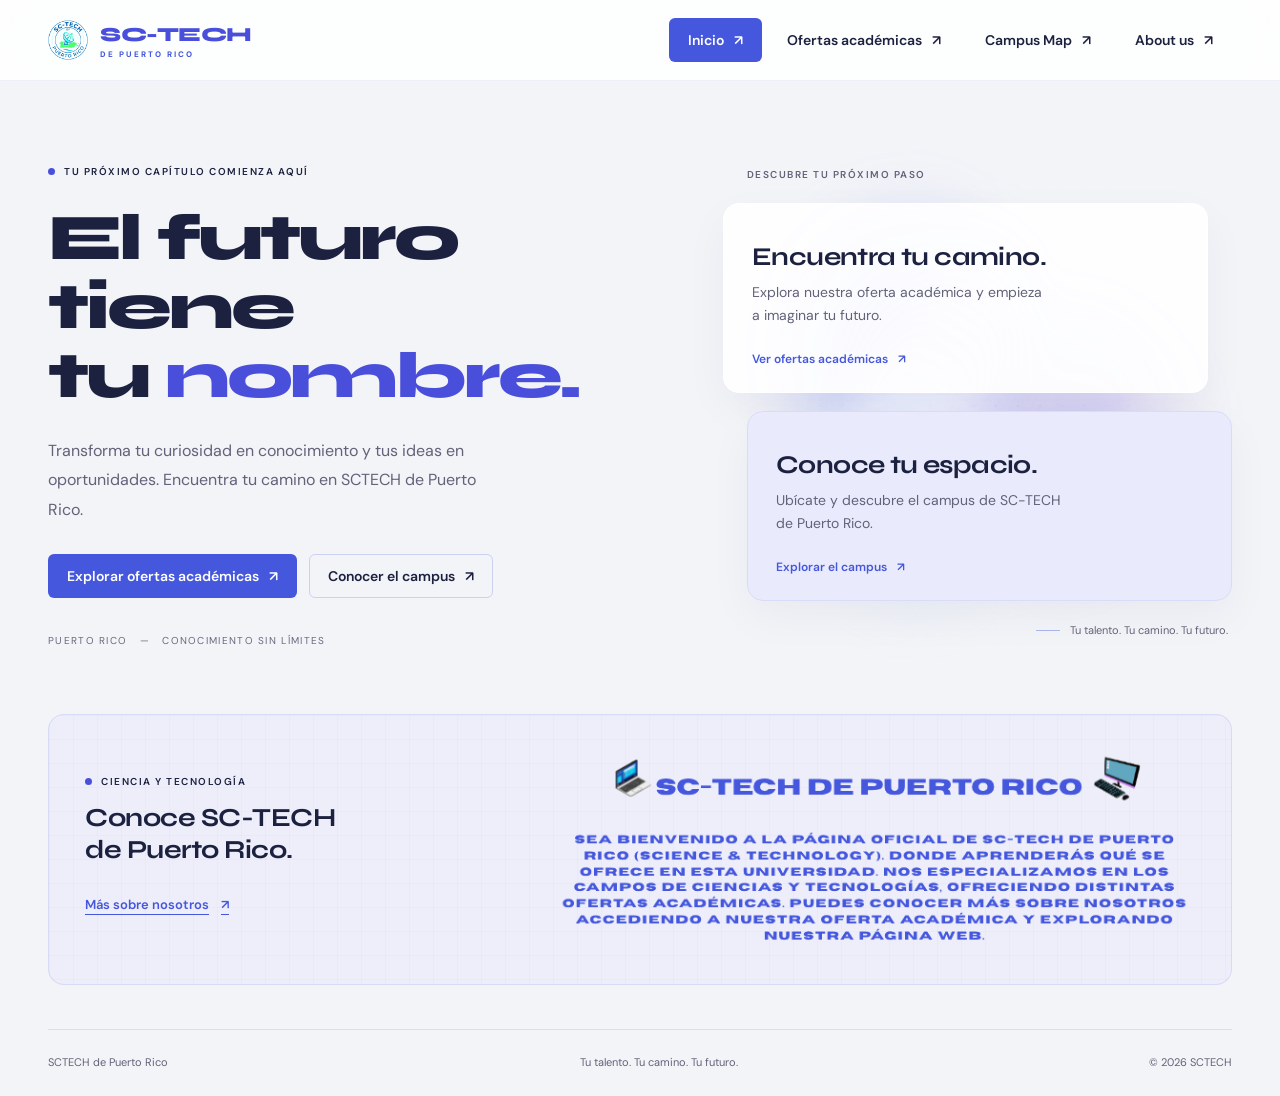
==== index.html @ 28b287ed "Organiza archivos y mejora el home con animacion de carga. Tambien nueva estructura de el home mante" ====
<!DOCTYPE html>
<html lang="es">

<head>
  <meta charset="UTF-8">
  <meta name="viewport" content="width=device-width, initial-scale=1.0">
  <meta name="description"
    content="SC-TECH de Puerto Rico. Educación, innovación y nuevas posibilidades para tu futuro.">
  <title>SC-TECH de Puerto Rico</title>
  <link rel="stylesheet" href="assets/css/styles.css">
  <script src="assets/js/navbar.js" defer></script>
  <script src="assets/js/page-entry.js" defer></script>
</head>

<body>
  <div class="page-loader" role="status" aria-label="Cargando SC-TECH de Puerto Rico" hidden>
    <div class="loader-content">
      <img class="loader-logo" src="assets/images/SC-Tech_Logo.png" alt="" width="72" height="73">
      <p class="loader-brand">SC-TECH<span>DE PUERTO RICO</span></p>
      <div class="loader-track" aria-hidden="true"><span></span></div>
      <p class="loader-caption">Tu próximo capítulo comienza aquí.</p>
    </div>
  </div>
  <header class="header">
    <nav class="header-nav" aria-label="Navegación principal">
      <!-- Integrated Brand / Logo -->
      <a class="brand" href="index.html">
        <span class="brand-icon">
          <img src="assets/images/SC-Tech_Logo.png" alt="College Logo" width="40">
        </span>
        <div style="color: #494fdb">SC-TECH<span>DE PUERTO RICO</span></div>
      </a>

      <!-- Rounded Button Links -->
      <div class="nav-links">
        <a class="btn-nav-rounded active" href="index.html" aria-current="page">Inicio<span
            aria-hidden="true">↗</span></a>
        <a class="btn-nav-rounded" href="pages/ofertas-academicas.html">
          Ofertas académicas <span aria-hidden="true">↗</span>
        </a>
        <a class="btn-nav-rounded" href="pages/Campus_Map.html">
          Campus Map <span aria-hidden="true">↗</span>
        </a>
        <a class="btn-nav-rounded" href="pages/about-us.html">
          About us <span aria-hidden="true">↗</span>
        </a>
      </div>
    </nav>
  </header>

  <main>
    <section class="hero" aria-labelledby="hero-title">
      <div class="hero-text">
        <p class="eyebrow"><span></span> TU PRÓXIMO CAPÍTULO COMIENZA AQUÍ</p>
        <h1 id="hero-title">El futuro tiene<br>tu <em>nombre.</em></h1>
        <p class="intro">Transforma tu curiosidad en conocimiento y tus ideas en oportunidades. Encuentra tu camino en
          SCTECH de Puerto Rico.</p>
        <div class="hero-actions">
          <a class="btn-nav-rounded btn-primary" href="pages/ofertas-academicas.html">Explorar ofertas académicas <span
              aria-hidden="true">↗</span></a>
          <a class="btn-nav-rounded btn-secondary" href="pages/Campus_Map.html">Conocer el campus <span
              aria-hidden="true">↗</span></a>
        </div>
        <p class="location">PUERTO RICO <span>—</span> CONOCIMIENTO SIN LÍMITES</p>
      </div>

      <div class="hero-panel">
        <div class="ambient-visual" aria-hidden="true">
          <span class="ambient-glow ambient-glow-blue"></span>
          <span class="ambient-glow ambient-glow-violet"></span>
          <span class="ambient-glow ambient-glow-sky"></span>
        </div>
        <div class="quick-links">
          <p class="panel-label">DESCUBRE TU PRÓXIMO PASO</p>
          <a class="access-card" href="pages/ofertas-academicas.html">

            <h2>Encuentra tu camino.</h2>
            <p>Explora nuestra oferta académica y empieza a imaginar tu futuro.</p>
            <span class="card-link">Ver ofertas académicas <span aria-hidden="true">↗</span></span>
          </a>
          <a class="access-card access-card-campus" href="pages/Campus_Map.html">

            <h2>Conoce tu espacio.</h2>
            <p>Ubícate y descubre el campus de SC-TECH de Puerto Rico.</p>
            <span class="card-link">Explorar el campus <span aria-hidden="true">↗</span></span>
          </a>
          <p class="panel-note"><span aria-hidden="true"></span>Tu talento. Tu camino. Tu futuro.</p>
        </div>
      </div>
    </section>

    <section class="banner-container" aria-labelledby="welcome-title">
      <div class="banner-copy">
        <p class="eyebrow"><span></span> CIENCIA Y TECNOLOGÍA</p>
        <h2 id="welcome-title">Conoce SC-TECH<br>de Puerto Rico.</h2>
        <a class="text-link" href="pages/about-us.html">Más sobre nosotros <span aria-hidden="true">↗</span></a>
      </div>
      <img src="assets/images/Banner_alpha_SC-Tech.png"
        alt="Bienvenidos a SC-TECH de Puerto Rico, universidad especializada en ciencias y tecnología. Explora nuestra oferta académica y conoce más sobre nosotros."
        class="site-banner" width="673" height="215" loading="lazy">
    </section>
  </main>
  <footer><span>SCTECH de Puerto Rico</span><span>Tu talento. Tu camino. Tu futuro.</span><span>© 2026 SCTECH</span>
  </footer>
</body>

</html>
---- assets/css/styles.css ----
@import url('https://fonts.googleapis.com/css2?family=Syne:wght@700;800&family=DM+Sans:wght@400;500;600&display=swap');

:root {
  --azul: #4557DD;
  --azul-claro: #DDE1FA;
  --oscuro: #1c2140;
  --blanco: #FFFFFF;
  --fondo: #F3F4F8;
  --blue: #494fdb;
  --navy: #20203f;
  --lavender: #e3e3fb;
  --paper: #f7f7fc;
}

* { box-sizing: border-box; }

body {
  margin: 0;
  background: var(--fondo);
  color: var(--oscuro);
  font-family: 'DM Sans', system-ui, sans-serif;
  -webkit-font-smoothing: antialiased;
}

.header {
  position: sticky;
  top: 0;
  z-index: 1000;
  background: rgba(255, 255, 255, .94);
  border-bottom: 1px solid #4557dd16;
}

@supports (backdrop-filter: blur(12px)) {
  .header {
    background: rgba(255, 255, 255, .84);
    backdrop-filter: blur(12px);
  }
}

.header-nav, main, footer {
  width: calc(100% - 96px);
  max-width: 1280px;
  margin: 0 auto;
}

.header-nav {
  padding: 18px 0;
  display: flex;
  align-items: center;
  justify-content: space-between;
  gap: 24px;
}

.brand {
  display: flex;
  align-items: center;
  gap: 12px;
  font-family: 'Syne', sans-serif;
  font-weight: 800;
  font-size: 20px;
  letter-spacing: -.5px;
  color: var(--oscuro);
  text-decoration: none;
  flex-shrink: 0;
}

.brand-icon img { display: block; border-radius: 8px; }

.brand div span {
  display: block;
  margin-top: 2px;
  font-family: 'DM Sans', sans-serif;
  font-size: 8px;
  letter-spacing: 2px;
  color: var(--azul);
}

.nav-links {
  display: flex;
  align-items: center;
  gap: 6px;
  flex-wrap: wrap;
}

/* Reuse the existing button style for navigation and hero actions. */
.btn-nav-rounded {
  min-height: 44px;
  padding: 12px 18px;
  border: 1px solid transparent;
  border-radius: 6px;
  background: var(--azul-claro);
  color: var(--oscuro);
  font: 600 14px 'DM Sans', sans-serif;
  text-decoration: none;
  display: inline-flex;
  justify-content: center;
  align-items: center;
  gap: 10px;
  transition: background-color .2s ease, color .2s ease, transform .2s ease;
}

.btn-nav-rounded span { transition: transform .2s ease; }
.nav-links .btn-nav-rounded { background: transparent; }

.nav-links .btn-nav-rounded:hover {
  background: var(--azul-claro);
  color: var(--azul);
}

.nav-links .btn-nav-rounded.active, .btn-primary {
  background: var(--azul);
  color: var(--blanco);
}

.btn-primary:hover { background: #3545c5; transform: translateY(-2px); }
.btn-secondary { background: transparent; border-color: #4557dd38; }
.btn-secondary:hover { background: var(--azul-claro); }
.btn-nav-rounded:hover span { transform: translate(2px, -2px); }

.btn-nav-rounded:focus-visible, .access-card:focus-visible, .text-link:focus-visible, .brand:focus-visible {
  outline: 3px solid var(--azul);
  outline-offset: 5px;
}

.hero {
  display: grid;
  grid-template-columns: 1.2fr 1fr;
  gap: 64px;
  align-items: center;
  padding: 72px 0 64px;
}

.hero-text, .hero-panel { min-width: 0; }

.eyebrow, .panel-label {
  display: flex;
  align-items: center;
  gap: 9px;
  font-size: 10px;
  font-weight: 600;
  letter-spacing: 1.5px;
  line-height: 1.7;
}

.eyebrow span {
  width: 7px;
  height: 7px;
  flex-shrink: 0;
  background: var(--blue);
  border-radius: 50%;
}

h1 {
  font-family: 'Syne', sans-serif;
  font-size: clamp(52px, 5.1vw, 76px);
  line-height: 1.06;
  letter-spacing: -3px;
  margin: 24px 0;
  font-weight: 800;
}

h1 em { color: var(--blue); font-style: normal; }

.intro {
  max-width: 440px;
  font-size: 16px;
  line-height: 1.85;
  color: #626279;
  margin: 0;
}

.hero-actions {
  display: flex;
  flex-wrap: wrap;
  gap: 12px;
  margin-top: 30px;
}

.location {
  font-size: 10px;
  letter-spacing: 1.3px;
  line-height: 1.8;
  margin: 34px 0 0;
  color: #68687d;
}

.location span { padding: 0 8px; }

.hero-panel { position: relative; isolation: isolate; }

.ambient-visual {
  position: absolute;
  z-index: -1;
  inset: -45px -24px;
  overflow: hidden;
  pointer-events: none;
  -webkit-mask-image: radial-gradient(ellipse at center, #000 35%, transparent 72%);
  mask-image: radial-gradient(ellipse at center, #000 35%, transparent 72%);
}

.ambient-visual::before {
  content: "";
  position: absolute;
  z-index: 1;
  inset: 0;
  background-image: radial-gradient(#767cd640 1px, transparent 1px);
  background-size: 22px 22px;
  -webkit-mask-image: radial-gradient(ellipse at center, #0006, transparent 65%);
  mask-image: radial-gradient(ellipse at center, #0006, transparent 65%);
}

.ambient-visual::after {
  content: "";
  position: absolute;
  z-index: 2;
  top: 15%;
  left: 28%;
  width: 22%;
  height: 70%;
  border-radius: 50%;
  background: linear-gradient(180deg, transparent, #ffffffa6, transparent);
  filter: blur(20px);
  transform: rotate(30deg);
  animation: ambient-shimmer 9s ease-in-out infinite alternate;
}

.ambient-glow {
  position: absolute;
  display: block;
  width: 58%;
  height: 58%;
  border-radius: 58% 42% 60% 40%;
  filter: blur(20px);
  animation: ambient-drift 10s ease-in-out infinite;
}

.ambient-glow-blue {
  top: 10%;
  left: 6%;
  background: radial-gradient(ellipse at center, #6173ef80, #8799f538 48%, transparent 72%);
}

.ambient-glow-violet {
  top: 28%;
  left: 38%;
  background: radial-gradient(ellipse at center, #9a8be970, #b4a8f330 48%, transparent 72%);
  animation-name: ambient-drift-violet;
  animation-duration: 12s;
  animation-delay: -4s;
}

.ambient-glow-sky {
  top: 46%;
  left: 12%;
  width: 50%;
  height: 45%;
  background: radial-gradient(ellipse at center, #8cc9ef70, #c0d9fc30 50%, transparent 72%);
  animation-name: ambient-drift-sky;
  animation-duration: 9s;
  animation-delay: -6s;
}

@keyframes ambient-drift {

  0%,
  100% {
    transform: translate(-12%, -12%) scale(.94) rotate(-8deg);
  }

  33% {
    transform: translate(24%, -4%) scale(1.1) rotate(12deg);
  }

  66% {
    transform: translate(3%, 24%) scale(1) rotate(-12deg);
  }
}

@keyframes ambient-drift-violet {

  0%,
  100% {
    transform: translate(12%, 10%) scale(1.06) rotate(12deg);
  }

  33% {
    transform: translate(-26%, -16%) scale(.92) rotate(-14deg);
  }

  66% {
    transform: translate(-6%, 24%) scale(1.12) rotate(8deg);
  }
}

@keyframes ambient-drift-sky {

  0%,
  100% {
    transform: translate(-14%, 12%) scale(.95) rotate(-12deg);
  }

  33% {
    transform: translate(28%, -24%) scale(1.1) rotate(10deg);
  }

  66% {
    transform: translate(-6%, -14%) scale(1) rotate(-6deg);
  }
}

@keyframes ambient-shimmer {
  from {
    transform: translateX(-45%) rotate(30deg);
    opacity: .35;
  }

  to {
    transform: translateX(100%) rotate(12deg);
    opacity: .75;
  }
}

/* Quick links sit above the existing animated gradients. */
.quick-links { position: relative; padding: 12px 0; }
.panel-label { color: #626279; margin: 0 0 20px 24px; }

.access-card {
  display: block;
  padding: 24px 28px;
  margin-right: 24px;
  border: 1px solid #ffffff;
  border-radius: 16px;
  background: rgba(255, 255, 255, .9);
  color: var(--oscuro);
  text-decoration: none;
  box-shadow: 0 16px 45px #20203f0b;
  transition: transform .2s ease, box-shadow .2s ease, border-color .2s ease;
}

.access-card:hover {
  transform: translateY(-4px);
  border-color: #4557dd55;
  box-shadow: 0 20px 45px #4557dd18;
}

.access-card-campus {
  margin: 18px 0 0 24px;
  background: #e9eafb;
  border-color: #d8dcf8;
}

.card-top {
  display: flex;
  align-items: center;
  justify-content: space-between;
  gap: 16px;
  color: var(--azul);
  font-size: 10px;
  font-weight: 600;
  letter-spacing: 1.5px;
}

.card-arrow {
  display: grid;
  place-items: center;
  width: 32px;
  height: 32px;
  border: 1px solid #4557dd26;
  border-radius: 50%;
  font-size: 18px;
}

.access-card h2 {
  margin: 14px 0 8px;
  font: 700 clamp(21px, 2vw, 27px)/1.2 'Syne', sans-serif;
  letter-spacing: -.6px;
}

.access-card p {
  max-width: 290px;
  margin: 0 0 20px;
  color: #626279;
  font-size: 14px;
  line-height: 1.65;
}

.card-link {
  display: inline-flex;
  align-items: center;
  gap: 10px;
  color: var(--azul);
  font-size: 12px;
  font-weight: 600;
}

.panel-note {
  display: flex;
  align-items: center;
  justify-content: flex-end;
  gap: 10px;
  margin: 22px 4px 0;
  font-size: 11px;
  color: #626279;
}

.panel-note span { width: 24px; height: 1px; background: #4557dd66; }

/* The original banner becomes a supporting introduction below the hero. */
.banner-container {
  display: grid;
  grid-template-columns: .8fr 1.2fr;
  align-items: center;
  gap: 40px;
  margin: 0 0 44px;
  padding: 32px 36px;
  border: 1px solid #4557dd20;
  border-radius: 16px;
  background-color: #edeefa;
  background-image:
    linear-gradient(#4557dd08 1px, transparent 1px),
    linear-gradient(90deg, #4557dd08 1px, transparent 1px);
  background-size: 24px 24px;
}

.banner-copy .eyebrow { margin: 0 0 12px; }

.banner-copy h2 {
  font: 700 26px/1.25 'Syne', sans-serif;
  letter-spacing: -.5px;
  margin: 0 0 16px;
}

.text-link {
  display: inline-flex;
  align-items: center;
  min-height: 44px;
  gap: 12px;
  color: var(--azul);
  font-size: 13px;
  font-weight: 600;
  text-decoration-thickness: 1px;
  text-underline-offset: 5px;
}

.text-link:hover { color: var(--oscuro); }
.site-banner { display: block; width: 100%; max-width: 667px; height: auto; margin: 0 auto; }

footer {
  display: flex;
  flex-wrap: wrap;
  justify-content: space-between;
  gap: 16px;
  border-top: 1px solid #dcdcea;
  padding: 24px 0;
  color: #626279;
  font-size: 11px;
  line-height: 1.6;
}

@media (max-width: 1100px) {
  .header-nav, main, footer { width: calc(100% - 56px); }
  .header-nav { gap: 16px; }
  .nav-links .btn-nav-rounded { padding: 10px 12px; font-size: 13px; }
  .hero { gap: 32px; }
  .hero-actions { flex-direction: column; align-items: flex-start; }
  .access-card { padding: 22px; }
}

@media (max-width: 900px) {
  .header-nav { flex-direction: column; padding: 16px 0; gap: 14px; }
  .nav-links { justify-content: center; }
  .hero { grid-template-columns: 1fr; padding: 48px 0; gap: 40px; }
  .hero-text { max-width: 620px; }
  h1 { font-size: clamp(48px, 8vw, 68px); }
  .intro { max-width: 500px; }
  .hero-actions { flex-direction: row; }
  .quick-links { display: grid; grid-template-columns: 1fr 1fr; gap: 16px; }
  .panel-label, .panel-note { grid-column: 1 / -1; margin: 0; }
  .access-card, .access-card-campus { margin: 0; }
  .panel-note { justify-content: flex-start; margin-top: 6px; }
  .ambient-visual { inset: -20px 0; }
  .banner-container { gap: 24px; padding: 28px; }
  .banner-copy h2 { font-size: 22px; }
}

@media (max-width: 600px) {
  .header-nav, main, footer { width: calc(100% - 40px); }
  .header { position: relative; }
  .nav-links { width: 100%; display: grid; grid-template-columns: 1fr 1fr; gap: 6px; }
  .nav-links .btn-nav-rounded { font-size: 12px; padding: 10px 8px; }
  .hero { padding: 36px 0; gap: 32px; }
  .eyebrow, .panel-label { font-size: 9px; letter-spacing: 1px; }
  h1 { font-size: clamp(38px, 8.5vw, 50px); letter-spacing: -1.8px; margin: 20px 0; }
  .intro { font-size: 15px; line-height: 1.75; }
  .hero-actions { flex-direction: column; gap: 10px; margin-top: 24px; }
  .hero-actions .btn-nav-rounded { width: 100%; }
  .location { font-size: 9px; letter-spacing: .8px; margin-top: 26px; }
  .location span { padding: 0 3px; }
  .quick-links { grid-template-columns: 1fr; gap: 14px; }
  .access-card { padding: 22px; }
  .access-card h2 { font-size: 24px; }
  .access-card p { max-width: none; }
  .banner-container { grid-template-columns: 1fr; padding: 24px 18px; gap: 24px; margin-bottom: 30px; }
  .banner-copy h2 br { display: none; }
  footer { flex-direction: column; gap: 8px; padding: 22px 0; }
}

/* Brief branded introduction, enabled only when the entry script runs. */
body.is-entering { overflow: hidden; }

.page-loader {
  position: fixed;
  inset: 0;
  z-index: 2000;
  display: grid;
  place-items: center;
  padding: 24px;
  background: radial-gradient(ellipse at 50% 45%, #e3e3fb, var(--fondo) 65%);
  opacity: 1;
  transition: opacity .4s ease, visibility .4s ease;
}

.page-loader[hidden] { display: none; }
.page-loader.is-leaving { opacity: 0; visibility: hidden; }
.loader-content { width: min(100%, 300px); text-align: center; animation: loader-appear .5s ease both; }
.loader-logo { display: block; margin: 0 auto 20px; object-fit: contain; }
.loader-brand { margin: 0; color: var(--azul); font: 800 32px/1.1 'Syne', sans-serif; }
.loader-brand span { display: block; margin-top: 8px; font: 600 9px 'DM Sans', sans-serif; letter-spacing: 3px; }
.loader-track { height: 3px; width: 160px; margin: 28px auto 18px; border-radius: 4px; overflow: hidden; background: #4557dd1a; }
.loader-track span { display: block; width: 45%; height: 100%; border-radius: inherit; background: var(--azul); animation: loader-travel 1s ease-in-out infinite; }
.loader-caption { margin: 0; color: #626279; font-size: 12px; line-height: 1.6; }

.is-ready .hero-text { animation: page-reveal .65s .05s ease both; }
.is-ready .hero-panel { animation: page-reveal .65s .15s ease both; }

@keyframes loader-appear {
  from { opacity: 0; transform: translateY(10px); }
  to { opacity: 1; transform: translateY(0); }
}

@keyframes loader-travel {
  from { transform: translateX(-110%); }
  to { transform: translateX(330%); }
}

@keyframes page-reveal {
  from { opacity: 0; transform: translateY(14px); }
  to { opacity: 1; transform: translateY(0); }
}

@media (prefers-reduced-motion: reduce) {
  .page-loader { display: none; transition: none; }
  .loader-content, .loader-track span, .is-ready .hero-text, .is-ready .hero-panel { animation: none; }
  .ambient-glow, .ambient-visual::after { animation: none; }
  .btn-nav-rounded, .btn-nav-rounded span, .access-card { transition: none; }
  .btn-primary:hover, .btn-nav-rounded:hover span, .access-card:hover { transform: none; }
}
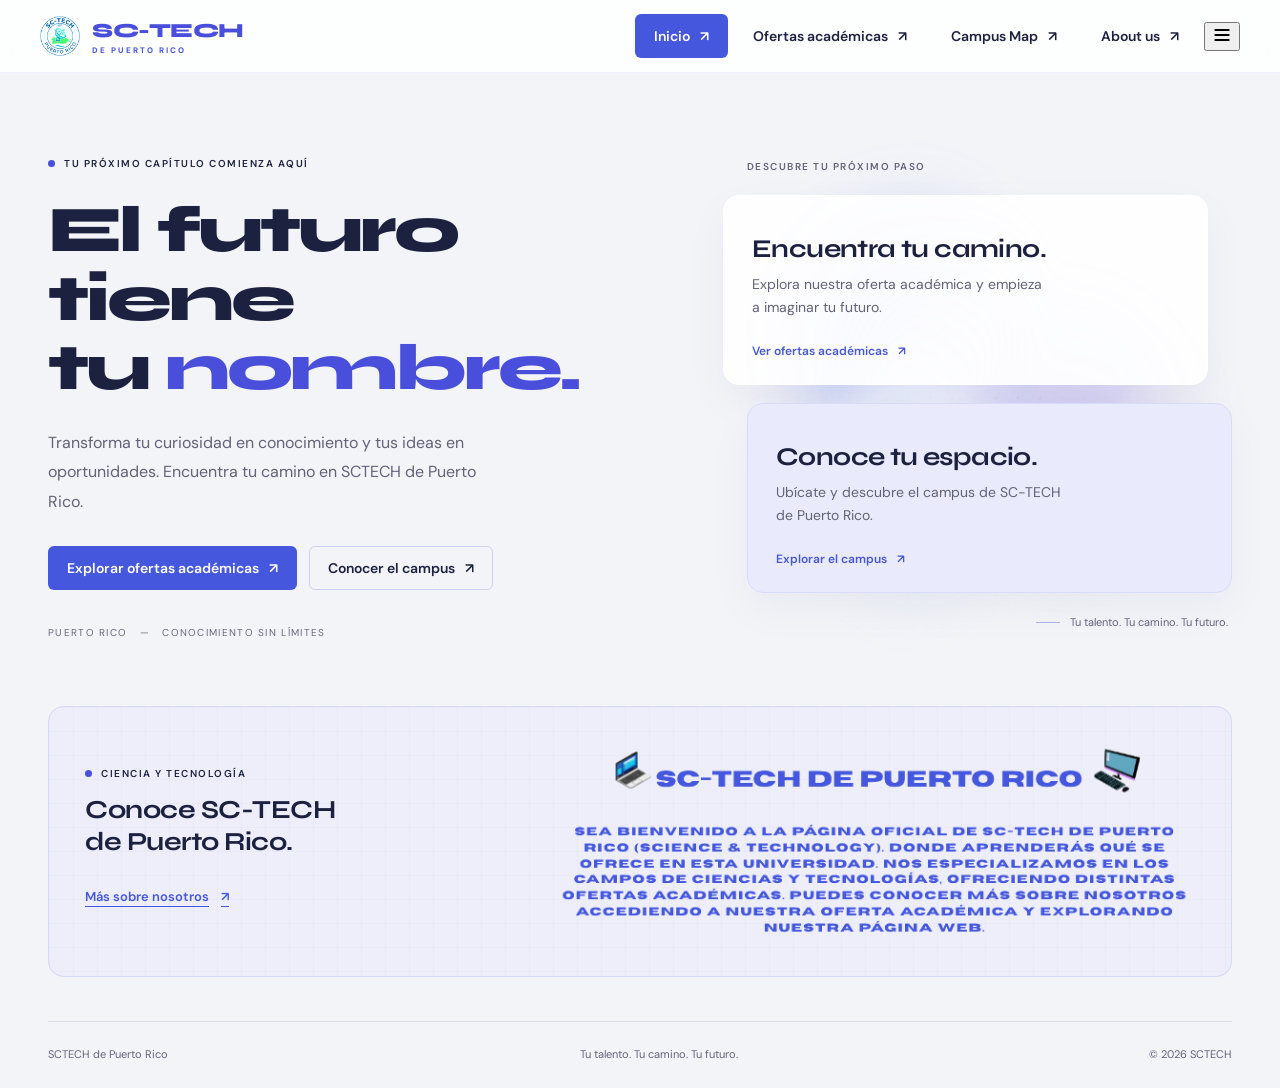
==== commit 08edfb53: "New accessibility features added: 'Dark Mode and a High Visibility mode'. Added Accessibility.css an" ====
--- a/index.html
+++ b/index.html
@@ -10,9 +10,21 @@
   <link rel="stylesheet" href="assets/css/styles.css">
   <script src="assets/js/navbar.js" defer></script>
   <script src="assets/js/page-entry.js" defer></script>
+  <script src="assets/js/accessibility.js" defer></script>
 </head>
 
 <body>
+
+  <!-- Script para validar y cargar modos de accesibilidad antes de que cargue el cuerpo; problema en FireFox -->
+  <script>
+    (function () {
+      var dark = localStorage.getItem('theme_dark');
+      var highVis = localStorage.getItem('theme_high_vis');
+      if (dark === 'true') document.documentElement.classList.add('dark-mode');
+      if (highVis === 'true') document.documentElement.classList.add('disable-translucency');
+    })();
+  </script>
+
   <div class="page-loader" role="status" aria-label="Cargando SC-TECH de Puerto Rico" hidden>
     <div class="loader-content">
       <img class="loader-logo" src="assets/images/SC-Tech_Logo.png" alt="" width="72" height="73">
@@ -31,7 +43,7 @@
         <div style="color: #494fdb">SC-TECH<span>DE PUERTO RICO</span></div>
       </a>
 
-      <!-- Rounded Button Links -->
+      <!-- Barra de navegación -->
       <div class="nav-links">
         <a class="btn-nav-rounded active" href="index.html" aria-current="page">Inicio<span
             aria-hidden="true">↗</span></a>
@@ -44,6 +56,31 @@
         <a class="btn-nav-rounded" href="pages/about-us.html">
           About us <span aria-hidden="true">↗</span>
         </a>
+
+        <!-- Contenedor para botón de accesibilidad -->
+        <div class="a11y-dropdown">
+          <button class="btn-a11y" id="a11yToggle" aria-label="Opciones de accesibilidad" aria-expanded="false">
+            <!-- Squircle Icon with 3 Dashes -->
+            <svg width="20" height="20" viewBox="0 0 24 24" fill="none" stroke="currentColor" stroke-width="2.5"
+              stroke-linecap="round">
+              <line x1="4" y1="6" x2="20" y2="6" />
+              <line x1="4" y1="12" x2="20" y2="12" />
+              <line x1="4" y1="18" x2="20" y2="18" />
+            </svg>
+          </button>
+
+          <div class="a11y-menu" id="a11yMenu" hidden>
+            <p class="a11y-menu-title">Accesibilidad</p>
+            <label class="a11y-option">
+              <span>Modo Oscuro</span>
+              <input type="checkbox" id="chkDarkMode">
+            </label>
+            <label class="a11y-option">
+              <span>Alta Visibilidad (Sin Transparencias)</span>
+              <input type="checkbox" id="chkHighVisibility">
+            </label>
+          </div>
+        </div>
       </div>
     </nav>
   </header>
@@ -104,4 +141,4 @@
   </footer>
 </body>
 
-</html>
+</html>
--- a/assets/css/styles.css
+++ b/assets/css/styles.css
@@ -1,4 +1,5 @@
 @import url('https://fonts.googleapis.com/css2?family=Syne:wght@700;800&family=DM+Sans:wght@400;500;600&display=swap');
+@import url('accessibility.css');
 
 :root {
   --azul: #4557DD;
@@ -12,7 +13,9 @@
   --paper: #f7f7fc;
 }
 
-* { box-sizing: border-box; }
+* {
+  box-sizing: border-box;
+}
 
 body {
   margin: 0;
@@ -37,18 +40,22 @@
   }
 }
 
-.header-nav, main, footer {
+main,
+footer {
   width: calc(100% - 96px);
   max-width: 1280px;
   margin: 0 auto;
 }
 
 .header-nav {
-  padding: 18px 0;
+  width: 100%;
+  max-width: 100%;
+  padding: 14px 40px;
+  margin: 0;
   display: flex;
   align-items: center;
   justify-content: space-between;
-  gap: 24px;
+  gap: 20px;
 }
 
 .brand {
@@ -64,7 +71,10 @@
   flex-shrink: 0;
 }
 
-.brand-icon img { display: block; border-radius: 8px; }
+.brand-icon img {
+  display: block;
+  border-radius: 8px;
+}
 
 .brand div span {
   display: block;
@@ -99,25 +109,47 @@
   transition: background-color .2s ease, color .2s ease, transform .2s ease;
 }
 
-.btn-nav-rounded span { transition: transform .2s ease; }
-.nav-links .btn-nav-rounded { background: transparent; }
+.btn-nav-rounded span {
+  transition: transform .2s ease;
+}
+
+.nav-links .btn-nav-rounded {
+  background: transparent;
+}
 
 .nav-links .btn-nav-rounded:hover {
   background: var(--azul-claro);
   color: var(--azul);
 }
 
-.nav-links .btn-nav-rounded.active, .btn-primary {
+.nav-links .btn-nav-rounded.active,
+.btn-primary {
   background: var(--azul);
   color: var(--blanco);
 }
 
-.btn-primary:hover { background: #3545c5; transform: translateY(-2px); }
-.btn-secondary { background: transparent; border-color: #4557dd38; }
-.btn-secondary:hover { background: var(--azul-claro); }
-.btn-nav-rounded:hover span { transform: translate(2px, -2px); }
-
-.btn-nav-rounded:focus-visible, .access-card:focus-visible, .text-link:focus-visible, .brand:focus-visible {
+.btn-primary:hover {
+  background: #3545c5;
+  transform: translateY(-2px);
+}
+
+.btn-secondary {
+  background: transparent;
+  border-color: #4557dd38;
+}
+
+.btn-secondary:hover {
+  background: var(--azul-claro);
+}
+
+.btn-nav-rounded:hover span {
+  transform: translate(2px, -2px);
+}
+
+.btn-nav-rounded:focus-visible,
+.access-card:focus-visible,
+.text-link:focus-visible,
+.brand:focus-visible {
   outline: 3px solid var(--azul);
   outline-offset: 5px;
 }
@@ -130,9 +162,13 @@
   padding: 72px 0 64px;
 }
 
-.hero-text, .hero-panel { min-width: 0; }
-
-.eyebrow, .panel-label {
+.hero-text,
+.hero-panel {
+  min-width: 0;
+}
+
+.eyebrow,
+.panel-label {
   display: flex;
   align-items: center;
   gap: 9px;
@@ -159,7 +195,10 @@
   font-weight: 800;
 }
 
-h1 em { color: var(--blue); font-style: normal; }
+h1 em {
+  color: var(--blue);
+  font-style: normal;
+}
 
 .intro {
   max-width: 440px;
@@ -184,9 +223,14 @@
   color: #68687d;
 }
 
-.location span { padding: 0 8px; }
-
-.hero-panel { position: relative; isolation: isolate; }
+.location span {
+  padding: 0 8px;
+}
+
+.hero-panel {
+  position: relative;
+  isolation: isolate;
+}
 
 .ambient-visual {
   position: absolute;
@@ -321,8 +365,15 @@
 }
 
 /* Quick links sit above the existing animated gradients. */
-.quick-links { position: relative; padding: 12px 0; }
-.panel-label { color: #626279; margin: 0 0 20px 24px; }
+.quick-links {
+  position: relative;
+  padding: 12px 0;
+}
+
+.panel-label {
+  color: #626279;
+  margin: 0 0 20px 24px;
+}
 
 .access-card {
   display: block;
@@ -403,7 +454,11 @@
   color: #626279;
 }
 
-.panel-note span { width: 24px; height: 1px; background: #4557dd66; }
+.panel-note span {
+  width: 24px;
+  height: 1px;
+  background: #4557dd66;
+}
 
 /* The original banner becomes a supporting introduction below the hero. */
 .banner-container {
@@ -422,7 +477,9 @@
   background-size: 24px 24px;
 }
 
-.banner-copy .eyebrow { margin: 0 0 12px; }
+.banner-copy .eyebrow {
+  margin: 0 0 12px;
+}
 
 .banner-copy h2 {
   font: 700 26px/1.25 'Syne', sans-serif;
@@ -442,8 +499,17 @@
   text-underline-offset: 5px;
 }
 
-.text-link:hover { color: var(--oscuro); }
-.site-banner { display: block; width: 100%; max-width: 667px; height: auto; margin: 0 auto; }
+.text-link:hover {
+  color: var(--oscuro);
+}
+
+.site-banner {
+  display: block;
+  width: 100%;
+  max-width: 667px;
+  height: auto;
+  margin: 0 auto;
+}
 
 footer {
   display: flex;
@@ -458,55 +524,210 @@
 }
 
 @media (max-width: 1100px) {
-  .header-nav, main, footer { width: calc(100% - 56px); }
-  .header-nav { gap: 16px; }
-  .nav-links .btn-nav-rounded { padding: 10px 12px; font-size: 13px; }
-  .hero { gap: 32px; }
-  .hero-actions { flex-direction: column; align-items: flex-start; }
-  .access-card { padding: 22px; }
+
+  .header-nav,
+  main,
+  footer {
+    width: calc(100% - 56px);
+  }
+
+  .header-nav {
+    gap: 16px;
+  }
+
+  .nav-links .btn-nav-rounded {
+    padding: 10px 12px;
+    font-size: 13px;
+  }
+
+  .hero {
+    gap: 32px;
+  }
+
+  .hero-actions {
+    flex-direction: column;
+    align-items: flex-start;
+  }
+
+  .access-card {
+    padding: 22px;
+  }
 }
 
 @media (max-width: 900px) {
-  .header-nav { flex-direction: column; padding: 16px 0; gap: 14px; }
-  .nav-links { justify-content: center; }
-  .hero { grid-template-columns: 1fr; padding: 48px 0; gap: 40px; }
-  .hero-text { max-width: 620px; }
-  h1 { font-size: clamp(48px, 8vw, 68px); }
-  .intro { max-width: 500px; }
-  .hero-actions { flex-direction: row; }
-  .quick-links { display: grid; grid-template-columns: 1fr 1fr; gap: 16px; }
-  .panel-label, .panel-note { grid-column: 1 / -1; margin: 0; }
-  .access-card, .access-card-campus { margin: 0; }
-  .panel-note { justify-content: flex-start; margin-top: 6px; }
-  .ambient-visual { inset: -20px 0; }
-  .banner-container { gap: 24px; padding: 28px; }
-  .banner-copy h2 { font-size: 22px; }
+  .header-nav {
+    flex-direction: column;
+    padding: 16px 0;
+    gap: 14px;
+  }
+
+  .nav-links {
+    justify-content: center;
+  }
+
+  .hero {
+    grid-template-columns: 1fr;
+    padding: 48px 0;
+    gap: 40px;
+  }
+
+  .hero-text {
+    max-width: 620px;
+  }
+
+  h1 {
+    font-size: clamp(48px, 8vw, 68px);
+  }
+
+  .intro {
+    max-width: 500px;
+  }
+
+  .hero-actions {
+    flex-direction: row;
+  }
+
+  .quick-links {
+    display: grid;
+    grid-template-columns: 1fr 1fr;
+    gap: 16px;
+  }
+
+  .panel-label,
+  .panel-note {
+    grid-column: 1 / -1;
+    margin: 0;
+  }
+
+  .access-card,
+  .access-card-campus {
+    margin: 0;
+  }
+
+  .panel-note {
+    justify-content: flex-start;
+    margin-top: 6px;
+  }
+
+  .ambient-visual {
+    inset: -20px 0;
+  }
+
+  .banner-container {
+    gap: 24px;
+    padding: 28px;
+  }
+
+  .banner-copy h2 {
+    font-size: 22px;
+  }
 }
 
 @media (max-width: 600px) {
-  .header-nav, main, footer { width: calc(100% - 40px); }
-  .header { position: relative; }
-  .nav-links { width: 100%; display: grid; grid-template-columns: 1fr 1fr; gap: 6px; }
-  .nav-links .btn-nav-rounded { font-size: 12px; padding: 10px 8px; }
-  .hero { padding: 36px 0; gap: 32px; }
-  .eyebrow, .panel-label { font-size: 9px; letter-spacing: 1px; }
-  h1 { font-size: clamp(38px, 8.5vw, 50px); letter-spacing: -1.8px; margin: 20px 0; }
-  .intro { font-size: 15px; line-height: 1.75; }
-  .hero-actions { flex-direction: column; gap: 10px; margin-top: 24px; }
-  .hero-actions .btn-nav-rounded { width: 100%; }
-  .location { font-size: 9px; letter-spacing: .8px; margin-top: 26px; }
-  .location span { padding: 0 3px; }
-  .quick-links { grid-template-columns: 1fr; gap: 14px; }
-  .access-card { padding: 22px; }
-  .access-card h2 { font-size: 24px; }
-  .access-card p { max-width: none; }
-  .banner-container { grid-template-columns: 1fr; padding: 24px 18px; gap: 24px; margin-bottom: 30px; }
-  .banner-copy h2 br { display: none; }
-  footer { flex-direction: column; gap: 8px; padding: 22px 0; }
+
+  .header-nav,
+  main,
+  footer {
+    width: calc(100% - 40px);
+  }
+
+  .header {
+    position: relative;
+  }
+
+  .nav-links {
+    width: 100%;
+    display: grid;
+    grid-template-columns: 1fr 1fr;
+    gap: 6px;
+  }
+
+  .nav-links .btn-nav-rounded {
+    font-size: 12px;
+    padding: 10px 8px;
+  }
+
+  .hero {
+    padding: 36px 0;
+    gap: 32px;
+  }
+
+  .eyebrow,
+  .panel-label {
+    font-size: 9px;
+    letter-spacing: 1px;
+  }
+
+  h1 {
+    font-size: clamp(38px, 8.5vw, 50px);
+    letter-spacing: -1.8px;
+    margin: 20px 0;
+  }
+
+  .intro {
+    font-size: 15px;
+    line-height: 1.75;
+  }
+
+  .hero-actions {
+    flex-direction: column;
+    gap: 10px;
+    margin-top: 24px;
+  }
+
+  .hero-actions .btn-nav-rounded {
+    width: 100%;
+  }
+
+  .location {
+    font-size: 9px;
+    letter-spacing: .8px;
+    margin-top: 26px;
+  }
+
+  .location span {
+    padding: 0 3px;
+  }
+
+  .quick-links {
+    grid-template-columns: 1fr;
+    gap: 14px;
+  }
+
+  .access-card {
+    padding: 22px;
+  }
+
+  .access-card h2 {
+    font-size: 24px;
+  }
+
+  .access-card p {
+    max-width: none;
+  }
+
+  .banner-container {
+    grid-template-columns: 1fr;
+    padding: 24px 18px;
+    gap: 24px;
+    margin-bottom: 30px;
+  }
+
+  .banner-copy h2 br {
+    display: none;
+  }
+
+  footer {
+    flex-direction: column;
+    gap: 8px;
+    padding: 22px 0;
+  }
 }
 
 /* Brief branded introduction, enabled only when the entry script runs. */
-body.is-entering { overflow: hidden; }
+body.is-entering {
+  overflow: hidden;
+}
 
 .page-loader {
   position: fixed;
@@ -520,38 +741,134 @@
   transition: opacity .4s ease, visibility .4s ease;
 }
 
-.page-loader[hidden] { display: none; }
-.page-loader.is-leaving { opacity: 0; visibility: hidden; }
-.loader-content { width: min(100%, 300px); text-align: center; animation: loader-appear .5s ease both; }
-.loader-logo { display: block; margin: 0 auto 20px; object-fit: contain; }
-.loader-brand { margin: 0; color: var(--azul); font: 800 32px/1.1 'Syne', sans-serif; }
-.loader-brand span { display: block; margin-top: 8px; font: 600 9px 'DM Sans', sans-serif; letter-spacing: 3px; }
-.loader-track { height: 3px; width: 160px; margin: 28px auto 18px; border-radius: 4px; overflow: hidden; background: #4557dd1a; }
-.loader-track span { display: block; width: 45%; height: 100%; border-radius: inherit; background: var(--azul); animation: loader-travel 1s ease-in-out infinite; }
-.loader-caption { margin: 0; color: #626279; font-size: 12px; line-height: 1.6; }
-
-.is-ready .hero-text { animation: page-reveal .65s .05s ease both; }
-.is-ready .hero-panel { animation: page-reveal .65s .15s ease both; }
+.page-loader[hidden] {
+  display: none;
+}
+
+.page-loader.is-leaving {
+  opacity: 0;
+  visibility: hidden;
+}
+
+.loader-content {
+  width: min(100%, 300px);
+  text-align: center;
+  animation: loader-appear .5s ease both;
+}
+
+.loader-logo {
+  display: block;
+  margin: 0 auto 20px;
+  object-fit: contain;
+}
+
+.loader-brand {
+  margin: 0;
+  color: var(--azul);
+  font: 800 32px/1.1 'Syne', sans-serif;
+}
+
+.loader-brand span {
+  display: block;
+  margin-top: 8px;
+  font: 600 9px 'DM Sans', sans-serif;
+  letter-spacing: 3px;
+}
+
+.loader-track {
+  height: 3px;
+  width: 160px;
+  margin: 28px auto 18px;
+  border-radius: 4px;
+  overflow: hidden;
+  background: #4557dd1a;
+}
+
+.loader-track span {
+  display: block;
+  width: 45%;
+  height: 100%;
+  border-radius: inherit;
+  background: var(--azul);
+  animation: loader-travel 1s ease-in-out infinite;
+}
+
+.loader-caption {
+  margin: 0;
+  color: #626279;
+  font-size: 12px;
+  line-height: 1.6;
+}
+
+.is-ready .hero-text {
+  animation: page-reveal .65s .05s ease both;
+}
+
+.is-ready .hero-panel {
+  animation: page-reveal .65s .15s ease both;
+}
 
 @keyframes loader-appear {
-  from { opacity: 0; transform: translateY(10px); }
-  to { opacity: 1; transform: translateY(0); }
+  from {
+    opacity: 0;
+    transform: translateY(10px);
+  }
+
+  to {
+    opacity: 1;
+    transform: translateY(0);
+  }
 }
 
 @keyframes loader-travel {
-  from { transform: translateX(-110%); }
-  to { transform: translateX(330%); }
+  from {
+    transform: translateX(-110%);
+  }
+
+  to {
+    transform: translateX(330%);
+  }
 }
 
 @keyframes page-reveal {
-  from { opacity: 0; transform: translateY(14px); }
-  to { opacity: 1; transform: translateY(0); }
+  from {
+    opacity: 0;
+    transform: translateY(14px);
+  }
+
+  to {
+    opacity: 1;
+    transform: translateY(0);
+  }
 }
 
 @media (prefers-reduced-motion: reduce) {
-  .page-loader { display: none; transition: none; }
-  .loader-content, .loader-track span, .is-ready .hero-text, .is-ready .hero-panel { animation: none; }
-  .ambient-glow, .ambient-visual::after { animation: none; }
-  .btn-nav-rounded, .btn-nav-rounded span, .access-card { transition: none; }
-  .btn-primary:hover, .btn-nav-rounded:hover span, .access-card:hover { transform: none; }
-}
+  .page-loader {
+    display: none;
+    transition: none;
+  }
+
+  .loader-content,
+  .loader-track span,
+  .is-ready .hero-text,
+  .is-ready .hero-panel {
+    animation: none;
+  }
+
+  .ambient-glow,
+  .ambient-visual::after {
+    animation: none;
+  }
+
+  .btn-nav-rounded,
+  .btn-nav-rounded span,
+  .access-card {
+    transition: none;
+  }
+
+  .btn-primary:hover,
+  .btn-nav-rounded:hover span,
+  .access-card:hover {
+    transform: none;
+  }
+}
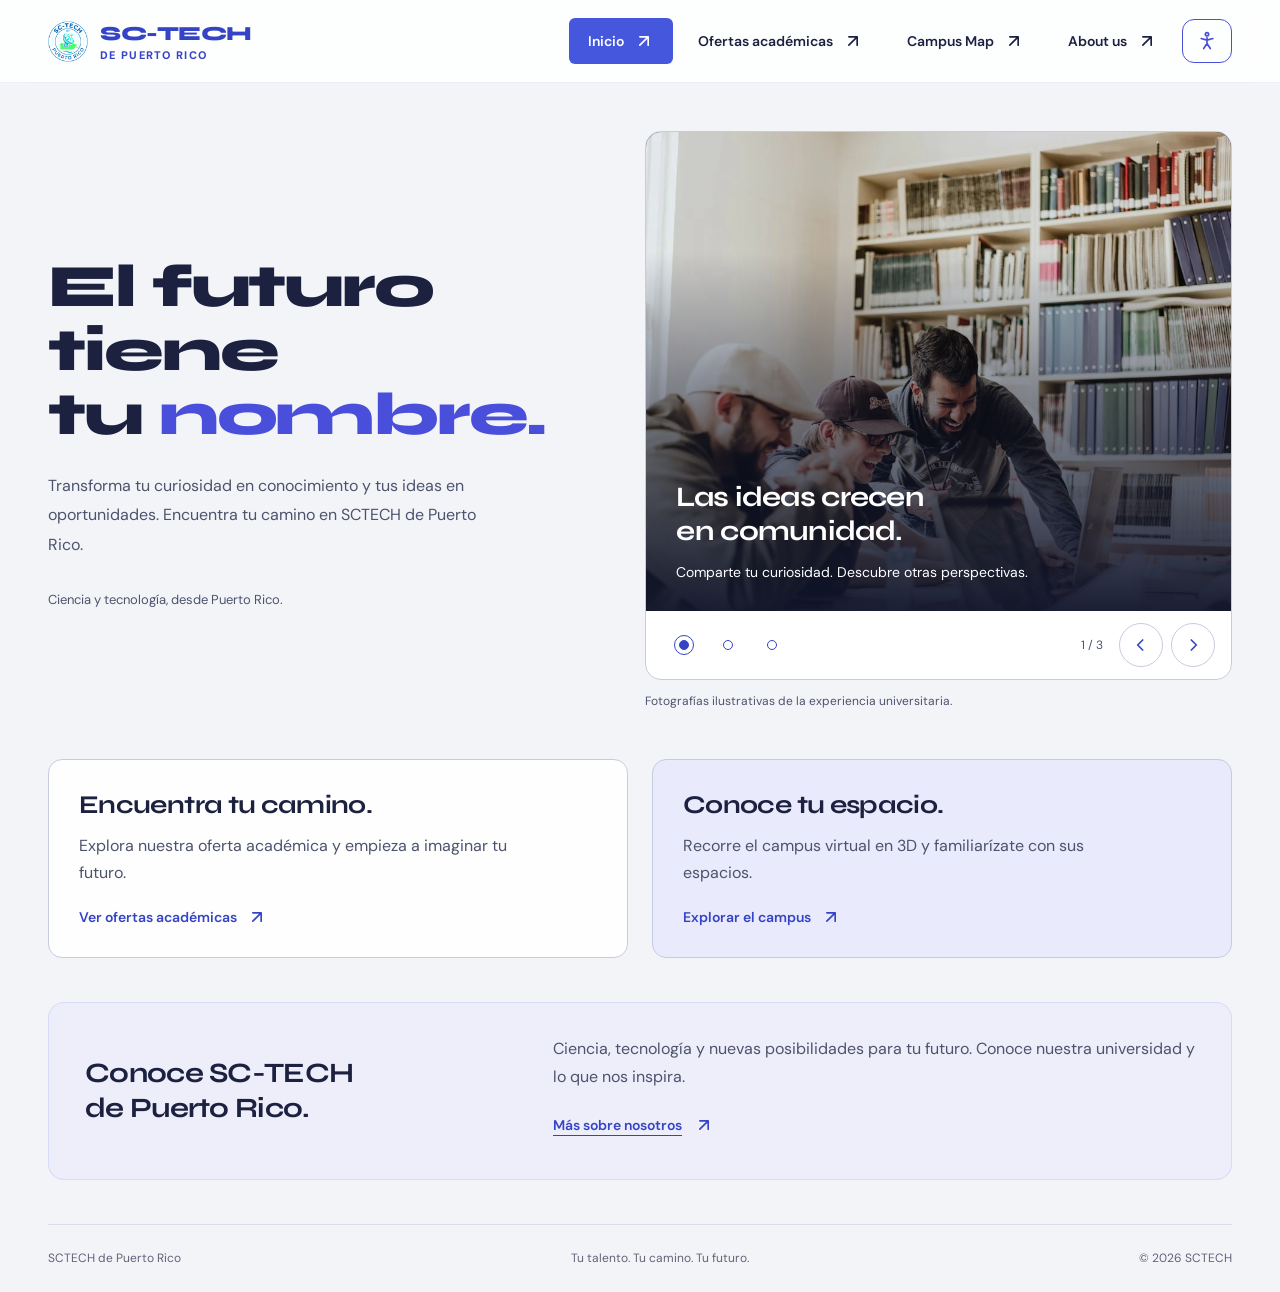
==== commit 2ef005c4: "Mejora el home con carrusel automatico y soporte de accesibilidad" ====
--- a/index.html
+++ b/index.html
@@ -8,9 +8,11 @@
     content="SC-TECH de Puerto Rico. Educación, innovación y nuevas posibilidades para tu futuro.">
   <title>SC-TECH de Puerto Rico</title>
   <link rel="stylesheet" href="assets/css/styles.css">
+  <link rel="stylesheet" href="assets/css/home.css">
   <script src="assets/js/navbar.js" defer></script>
   <script src="assets/js/page-entry.js" defer></script>
   <script src="assets/js/accessibility.js" defer></script>
+  <script src="assets/js/slideshow.js" defer></script>
 </head>
 
 <body>
@@ -34,38 +36,35 @@
     </div>
   </div>
   <header class="header">
+    <a class="skip-link" href="#main-content">Ir al contenido</a>
     <nav class="header-nav" aria-label="Navegación principal">
       <!-- Integrated Brand / Logo -->
       <a class="brand" href="index.html">
         <span class="brand-icon">
-          <img src="assets/images/SC-Tech_Logo.png" alt="College Logo" width="40">
+          <img src="assets/images/SC-Tech_Logo.png" alt="" width="40" height="41">
         </span>
-        <div style="color: #494fdb">SC-TECH<span>DE PUERTO RICO</span></div>
+        <div class="brand-name">SC-TECH<span>DE PUERTO RICO</span></div>
       </a>
 
       <!-- Barra de navegación -->
       <div class="nav-links">
-        <a class="btn-nav-rounded active" href="index.html" aria-current="page">Inicio<span
-            aria-hidden="true">↗</span></a>
+        <a class="btn-nav-rounded active" href="index.html" aria-current="page">Inicio<svg class="icon" viewBox="0 0 24 24" aria-hidden="true"><path d="M7 17 17 7M7 7h10v10"/></svg></a>
         <a class="btn-nav-rounded" href="pages/ofertas-academicas.html">
-          Ofertas académicas <span aria-hidden="true">↗</span>
+          Ofertas académicas <svg class="icon" viewBox="0 0 24 24" aria-hidden="true"><path d="M7 17 17 7M7 7h10v10"/></svg>
         </a>
         <a class="btn-nav-rounded" href="pages/Campus_Map.html">
-          Campus Map <span aria-hidden="true">↗</span>
+          Campus Map <svg class="icon" viewBox="0 0 24 24" aria-hidden="true"><path d="M7 17 17 7M7 7h10v10"/></svg>
         </a>
         <a class="btn-nav-rounded" href="pages/about-us.html">
-          About us <span aria-hidden="true">↗</span>
+          About us <svg class="icon" viewBox="0 0 24 24" aria-hidden="true"><path d="M7 17 17 7M7 7h10v10"/></svg>
         </a>
 
         <!-- Contenedor para botón de accesibilidad -->
         <div class="a11y-dropdown">
-          <button class="btn-a11y" id="a11yToggle" aria-label="Opciones de accesibilidad" aria-expanded="false">
-            <!-- Squircle Icon with 3 Dashes -->
-            <svg width="20" height="20" viewBox="0 0 24 24" fill="none" stroke="currentColor" stroke-width="2.5"
-              stroke-linecap="round">
-              <line x1="4" y1="6" x2="20" y2="6" />
-              <line x1="4" y1="12" x2="20" y2="12" />
-              <line x1="4" y1="18" x2="20" y2="18" />
+          <button type="button" class="btn-a11y" id="a11yToggle" aria-label="Opciones de accesibilidad" aria-expanded="false" aria-controls="a11yMenu">
+            <svg class="icon" viewBox="0 0 24 24" aria-hidden="true">
+              <circle cx="12" cy="4" r="2" />
+              <path d="M12 8v7M5 9l7 2 7-2M12 15l-4 6M12 15l4 6" />
             </svg>
           </button>
 
@@ -85,60 +84,82 @@
     </nav>
   </header>
 
-  <main>
+  <main id="main-content" tabindex="-1">
     <section class="hero" aria-labelledby="hero-title">
       <div class="hero-text">
-        <p class="eyebrow"><span></span> TU PRÓXIMO CAPÍTULO COMIENZA AQUÍ</p>
         <h1 id="hero-title">El futuro tiene<br>tu <em>nombre.</em></h1>
         <p class="intro">Transforma tu curiosidad en conocimiento y tus ideas en oportunidades. Encuentra tu camino en
           SCTECH de Puerto Rico.</p>
-        <div class="hero-actions">
-          <a class="btn-nav-rounded btn-primary" href="pages/ofertas-academicas.html">Explorar ofertas académicas <span
-              aria-hidden="true">↗</span></a>
-          <a class="btn-nav-rounded btn-secondary" href="pages/Campus_Map.html">Conocer el campus <span
-              aria-hidden="true">↗</span></a>
-        </div>
-        <p class="location">PUERTO RICO <span>—</span> CONOCIMIENTO SIN LÍMITES</p>
+        <p class="location">Ciencia y tecnología, desde Puerto Rico.</p>
       </div>
 
       <div class="hero-panel">
-        <div class="ambient-visual" aria-hidden="true">
-          <span class="ambient-glow ambient-glow-blue"></span>
-          <span class="ambient-glow ambient-glow-violet"></span>
-          <span class="ambient-glow ambient-glow-sky"></span>
-        </div>
-        <div class="quick-links">
-          <p class="panel-label">DESCUBRE TU PRÓXIMO PASO</p>
-          <a class="access-card" href="pages/ofertas-academicas.html">
-
-            <h2>Encuentra tu camino.</h2>
-            <p>Explora nuestra oferta académica y empieza a imaginar tu futuro.</p>
-            <span class="card-link">Ver ofertas académicas <span aria-hidden="true">↗</span></span>
-          </a>
-          <a class="access-card access-card-campus" href="pages/Campus_Map.html">
-
-            <h2>Conoce tu espacio.</h2>
-            <p>Ubícate y descubre el campus de SC-TECH de Puerto Rico.</p>
-            <span class="card-link">Explorar el campus <span aria-hidden="true">↗</span></span>
-          </a>
-          <p class="panel-note"><span aria-hidden="true"></span>Tu talento. Tu camino. Tu futuro.</p>
-        </div>
+        <section class="slideshow" aria-roledescription="carrusel" aria-label="Aprender, descubrir y crear" data-slideshow>
+          <!-- Full-bleed photos; their captions have a separate inset. -->
+          <div class="slides" aria-live="off">
+            <figure class="slide is-active" role="group" aria-roledescription="diapositiva" aria-label="1 de 3" data-slide>
+              <img src="assets/images/home/comunidad.webp" alt="Estudiantes compartiendo ideas alrededor de una computadora en una biblioteca." width="1200" height="800" fetchpriority="high">
+              <figcaption>
+                <h2>Las ideas crecen en comunidad.</h2>
+                <p>Comparte tu curiosidad. Descubre otras perspectivas.</p>
+              </figcaption>
+            </figure>
+            <figure class="slide" role="group" aria-roledescription="diapositiva" aria-label="2 de 3" aria-hidden="true" data-slide>
+              <img src="assets/images/home/investigacion.webp" alt="Instrumentos de vidrio y pipetas en una mesa de laboratorio." width="1200" height="800">
+              <figcaption>
+                <h2>Una pregunta abre nuevas posibilidades.</h2>
+                <p>La ciencia empieza con las ganas de saber más.</p>
+              </figcaption>
+            </figure>
+            <figure class="slide" role="group" aria-roledescription="diapositiva" aria-label="3 de 3" aria-hidden="true" data-slide>
+              <img src="assets/images/home/tecnologia.webp" alt="Personas colaborando y señalando la pantalla de una computadora portátil." width="1200" height="800">
+              <figcaption>
+                <h2>Imagina lo que puedes crear.</h2>
+                <p>Acércate a la tecnología. Dale forma a tu próxima idea.</p>
+              </figcaption>
+            </figure>
+          </div>
+          <div class="slideshow-controls" hidden>
+            <div class="slide-dots" aria-label="Seleccionar fotografía">
+              <button type="button" class="slide-dot" aria-label="Mostrar foto 1: comunidad" aria-pressed="true" data-slide-to="0"></button>
+              <button type="button" class="slide-dot" aria-label="Mostrar foto 2: ciencia" aria-pressed="false" data-slide-to="1"></button>
+              <button type="button" class="slide-dot" aria-label="Mostrar foto 3: tecnología" aria-pressed="false" data-slide-to="2"></button>
+            </div>
+            <span class="slide-count" aria-hidden="true"><span data-slide-current>1</span> / 3</span>
+            <div class="slide-buttons">
+              <button type="button" class="slide-control" aria-label="Foto anterior" data-slide-prev><svg class="icon" viewBox="0 0 24 24" aria-hidden="true"><path d="m14 6-6 6 6 6"/></svg></button>
+              <button type="button" class="slide-control" aria-label="Foto siguiente" data-slide-next><svg class="icon" viewBox="0 0 24 24" aria-hidden="true"><path d="m10 6 6 6-6 6"/></svg></button>
+            </div>
+          </div>
+          <p class="sr-only" role="status" aria-live="polite" data-slide-status></p>
+        </section>
+        <p class="photo-note">Fotografías ilustrativas de la experiencia universitaria.</p>
       </div>
     </section>
 
+    <section class="feature-links" aria-label="Explora SC-TECH">
+      <a class="access-card" href="pages/ofertas-academicas.html">
+        <h2>Encuentra tu camino.</h2>
+        <p>Explora nuestra oferta académica y empieza a imaginar tu futuro.</p>
+        <span class="card-link">Ver ofertas académicas <svg class="icon" viewBox="0 0 24 24" aria-hidden="true"><path d="M7 17 17 7M7 7h10v10"/></svg></span>
+      </a>
+      <a class="access-card access-card-campus" href="pages/Campus_Map.html">
+        <h2>Conoce tu espacio.</h2>
+        <p>Recorre el campus virtual en 3D y familiarízate con sus espacios.</p>
+        <span class="card-link">Explorar el campus <svg class="icon" viewBox="0 0 24 24" aria-hidden="true"><path d="M7 17 17 7M7 7h10v10"/></svg></span>
+      </a>
+    </section>
+
     <section class="banner-container" aria-labelledby="welcome-title">
+      <h2 id="welcome-title">Conoce SC-TECH<br>de Puerto Rico.</h2>
       <div class="banner-copy">
-        <p class="eyebrow"><span></span> CIENCIA Y TECNOLOGÍA</p>
-        <h2 id="welcome-title">Conoce SC-TECH<br>de Puerto Rico.</h2>
-        <a class="text-link" href="pages/about-us.html">Más sobre nosotros <span aria-hidden="true">↗</span></a>
+        <p class="about-intro">Ciencia, tecnología y nuevas posibilidades para tu futuro. Conoce nuestra universidad y lo que nos inspira.</p>
+        <a class="text-link" href="pages/about-us.html">Más sobre nosotros <svg class="icon" viewBox="0 0 24 24" aria-hidden="true"><path d="M7 17 17 7M7 7h10v10"/></svg></a>
       </div>
-      <img src="assets/images/Banner_alpha_SC-Tech.png"
-        alt="Bienvenidos a SC-TECH de Puerto Rico, universidad especializada en ciencias y tecnología. Explora nuestra oferta académica y conoce más sobre nosotros."
-        class="site-banner" width="673" height="215" loading="lazy">
     </section>
   </main>
   <footer><span>SCTECH de Puerto Rico</span><span>Tu talento. Tu camino. Tu futuro.</span><span>© 2026 SCTECH</span>
   </footer>
 </body>
 
-</html>+</html>
--- a/assets/css/styles.css
+++ b/assets/css/styles.css
@@ -1,5 +1,5 @@
 @import url('https://fonts.googleapis.com/css2?family=Syne:wght@700;800&family=DM+Sans:wght@400;500;600&display=swap');
-@import url('accessibility.css');
+@import url('Accessibility.css');
 
 :root {
   --azul: #4557DD;
@@ -109,7 +109,7 @@
   transition: background-color .2s ease, color .2s ease, transform .2s ease;
 }
 
-.btn-nav-rounded span {
+.btn-nav-rounded .icon {
   transition: transform .2s ease;
 }
 
@@ -122,24 +122,9 @@
   color: var(--azul);
 }
 
-.nav-links .btn-nav-rounded.active,
-.btn-primary {
+.nav-links .btn-nav-rounded.active {
   background: var(--azul);
   color: var(--blanco);
-}
-
-.btn-primary:hover {
-  background: #3545c5;
-  transform: translateY(-2px);
-}
-
-.btn-secondary {
-  background: transparent;
-  border-color: #4557dd38;
-}
-
-.btn-secondary:hover {
-  background: var(--azul-claro);
 }
 
 .btn-nav-rounded:hover span {
@@ -165,25 +150,6 @@
 .hero-text,
 .hero-panel {
   min-width: 0;
-}
-
-.eyebrow,
-.panel-label {
-  display: flex;
-  align-items: center;
-  gap: 9px;
-  font-size: 10px;
-  font-weight: 600;
-  letter-spacing: 1.5px;
-  line-height: 1.7;
-}
-
-.eyebrow span {
-  width: 7px;
-  height: 7px;
-  flex-shrink: 0;
-  background: var(--blue);
-  border-radius: 50%;
 }
 
 h1 {
@@ -208,13 +174,6 @@
   margin: 0;
 }
 
-.hero-actions {
-  display: flex;
-  flex-wrap: wrap;
-  gap: 12px;
-  margin-top: 30px;
-}
-
 .location {
   font-size: 10px;
   letter-spacing: 1.3px;
@@ -223,157 +182,12 @@
   color: #68687d;
 }
 
-.location span {
-  padding: 0 8px;
-}
-
 .hero-panel {
   position: relative;
   isolation: isolate;
 }
 
-.ambient-visual {
-  position: absolute;
-  z-index: -1;
-  inset: -45px -24px;
-  overflow: hidden;
-  pointer-events: none;
-  -webkit-mask-image: radial-gradient(ellipse at center, #000 35%, transparent 72%);
-  mask-image: radial-gradient(ellipse at center, #000 35%, transparent 72%);
-}
-
-.ambient-visual::before {
-  content: "";
-  position: absolute;
-  z-index: 1;
-  inset: 0;
-  background-image: radial-gradient(#767cd640 1px, transparent 1px);
-  background-size: 22px 22px;
-  -webkit-mask-image: radial-gradient(ellipse at center, #0006, transparent 65%);
-  mask-image: radial-gradient(ellipse at center, #0006, transparent 65%);
-}
-
-.ambient-visual::after {
-  content: "";
-  position: absolute;
-  z-index: 2;
-  top: 15%;
-  left: 28%;
-  width: 22%;
-  height: 70%;
-  border-radius: 50%;
-  background: linear-gradient(180deg, transparent, #ffffffa6, transparent);
-  filter: blur(20px);
-  transform: rotate(30deg);
-  animation: ambient-shimmer 9s ease-in-out infinite alternate;
-}
-
-.ambient-glow {
-  position: absolute;
-  display: block;
-  width: 58%;
-  height: 58%;
-  border-radius: 58% 42% 60% 40%;
-  filter: blur(20px);
-  animation: ambient-drift 10s ease-in-out infinite;
-}
-
-.ambient-glow-blue {
-  top: 10%;
-  left: 6%;
-  background: radial-gradient(ellipse at center, #6173ef80, #8799f538 48%, transparent 72%);
-}
-
-.ambient-glow-violet {
-  top: 28%;
-  left: 38%;
-  background: radial-gradient(ellipse at center, #9a8be970, #b4a8f330 48%, transparent 72%);
-  animation-name: ambient-drift-violet;
-  animation-duration: 12s;
-  animation-delay: -4s;
-}
-
-.ambient-glow-sky {
-  top: 46%;
-  left: 12%;
-  width: 50%;
-  height: 45%;
-  background: radial-gradient(ellipse at center, #8cc9ef70, #c0d9fc30 50%, transparent 72%);
-  animation-name: ambient-drift-sky;
-  animation-duration: 9s;
-  animation-delay: -6s;
-}
-
-@keyframes ambient-drift {
-
-  0%,
-  100% {
-    transform: translate(-12%, -12%) scale(.94) rotate(-8deg);
-  }
-
-  33% {
-    transform: translate(24%, -4%) scale(1.1) rotate(12deg);
-  }
-
-  66% {
-    transform: translate(3%, 24%) scale(1) rotate(-12deg);
-  }
-}
-
-@keyframes ambient-drift-violet {
-
-  0%,
-  100% {
-    transform: translate(12%, 10%) scale(1.06) rotate(12deg);
-  }
-
-  33% {
-    transform: translate(-26%, -16%) scale(.92) rotate(-14deg);
-  }
-
-  66% {
-    transform: translate(-6%, 24%) scale(1.12) rotate(8deg);
-  }
-}
-
-@keyframes ambient-drift-sky {
-
-  0%,
-  100% {
-    transform: translate(-14%, 12%) scale(.95) rotate(-12deg);
-  }
-
-  33% {
-    transform: translate(28%, -24%) scale(1.1) rotate(10deg);
-  }
-
-  66% {
-    transform: translate(-6%, -14%) scale(1) rotate(-6deg);
-  }
-}
-
-@keyframes ambient-shimmer {
-  from {
-    transform: translateX(-45%) rotate(30deg);
-    opacity: .35;
-  }
-
-  to {
-    transform: translateX(100%) rotate(12deg);
-    opacity: .75;
-  }
-}
-
-/* Quick links sit above the existing animated gradients. */
-.quick-links {
-  position: relative;
-  padding: 12px 0;
-}
-
-.panel-label {
-  color: #626279;
-  margin: 0 0 20px 24px;
-}
+/* Featured destination links. */
 
 .access-card {
   display: block;
@@ -400,27 +214,6 @@
   border-color: #d8dcf8;
 }
 
-.card-top {
-  display: flex;
-  align-items: center;
-  justify-content: space-between;
-  gap: 16px;
-  color: var(--azul);
-  font-size: 10px;
-  font-weight: 600;
-  letter-spacing: 1.5px;
-}
-
-.card-arrow {
-  display: grid;
-  place-items: center;
-  width: 32px;
-  height: 32px;
-  border: 1px solid #4557dd26;
-  border-radius: 50%;
-  font-size: 18px;
-}
-
 .access-card h2 {
   margin: 14px 0 8px;
   font: 700 clamp(21px, 2vw, 27px)/1.2 'Syne', sans-serif;
@@ -444,22 +237,6 @@
   font-weight: 600;
 }
 
-.panel-note {
-  display: flex;
-  align-items: center;
-  justify-content: flex-end;
-  gap: 10px;
-  margin: 22px 4px 0;
-  font-size: 11px;
-  color: #626279;
-}
-
-.panel-note span {
-  width: 24px;
-  height: 1px;
-  background: #4557dd66;
-}
-
 /* The original banner becomes a supporting introduction below the hero. */
 .banner-container {
   display: grid;
@@ -471,20 +248,6 @@
   border: 1px solid #4557dd20;
   border-radius: 16px;
   background-color: #edeefa;
-  background-image:
-    linear-gradient(#4557dd08 1px, transparent 1px),
-    linear-gradient(90deg, #4557dd08 1px, transparent 1px);
-  background-size: 24px 24px;
-}
-
-.banner-copy .eyebrow {
-  margin: 0 0 12px;
-}
-
-.banner-copy h2 {
-  font: 700 26px/1.25 'Syne', sans-serif;
-  letter-spacing: -.5px;
-  margin: 0 0 16px;
 }
 
 .text-link {
@@ -501,14 +264,6 @@
 
 .text-link:hover {
   color: var(--oscuro);
-}
-
-.site-banner {
-  display: block;
-  width: 100%;
-  max-width: 667px;
-  height: auto;
-  margin: 0 auto;
 }
 
 footer {
@@ -544,11 +299,6 @@
     gap: 32px;
   }
 
-  .hero-actions {
-    flex-direction: column;
-    align-items: flex-start;
-  }
-
   .access-card {
     padding: 22px;
   }
@@ -583,43 +333,14 @@
     max-width: 500px;
   }
 
-  .hero-actions {
-    flex-direction: row;
-  }
-
-  .quick-links {
-    display: grid;
-    grid-template-columns: 1fr 1fr;
-    gap: 16px;
-  }
-
-  .panel-label,
-  .panel-note {
-    grid-column: 1 / -1;
-    margin: 0;
-  }
-
   .access-card,
   .access-card-campus {
     margin: 0;
   }
 
-  .panel-note {
-    justify-content: flex-start;
-    margin-top: 6px;
-  }
-
-  .ambient-visual {
-    inset: -20px 0;
-  }
-
   .banner-container {
     gap: 24px;
     padding: 28px;
-  }
-
-  .banner-copy h2 {
-    font-size: 22px;
   }
 }
 
@@ -652,12 +373,6 @@
     gap: 32px;
   }
 
-  .eyebrow,
-  .panel-label {
-    font-size: 9px;
-    letter-spacing: 1px;
-  }
-
   h1 {
     font-size: clamp(38px, 8.5vw, 50px);
     letter-spacing: -1.8px;
@@ -669,29 +384,10 @@
     line-height: 1.75;
   }
 
-  .hero-actions {
-    flex-direction: column;
-    gap: 10px;
-    margin-top: 24px;
-  }
-
-  .hero-actions .btn-nav-rounded {
-    width: 100%;
-  }
-
   .location {
     font-size: 9px;
     letter-spacing: .8px;
     margin-top: 26px;
-  }
-
-  .location span {
-    padding: 0 3px;
-  }
-
-  .quick-links {
-    grid-template-columns: 1fr;
-    gap: 14px;
   }
 
   .access-card {
@@ -711,10 +407,6 @@
     padding: 24px 18px;
     gap: 24px;
     margin-bottom: 30px;
-  }
-
-  .banner-copy h2 br {
-    display: none;
   }
 
   footer {
@@ -784,6 +476,8 @@
   background: #4557dd1a;
 }
 
+/* Indeterminate loading feedback only: page-entry.js hides it within two seconds; reduced motion skips it. */
+
 .loader-track span {
   display: block;
   width: 45%;
@@ -855,18 +549,12 @@
     animation: none;
   }
 
-  .ambient-glow,
-  .ambient-visual::after {
-    animation: none;
-  }
-
   .btn-nav-rounded,
-  .btn-nav-rounded span,
+  .btn-nav-rounded .icon,
   .access-card {
     transition: none;
   }
 
-  .btn-primary:hover,
   .btn-nav-rounded:hover span,
   .access-card:hover {
     transform: none;
--- a/assets/css/home.css
+++ b/assets/css/home.css
@@ -0,0 +1,123 @@
+:root {
+  color-scheme: light;
+  --home-surface: #fff;
+  --home-ink: #1c2140;
+  --home-muted: #4d536d;
+  --home-line: #c7cbe0;
+  --home-link: #3544c6;
+  --home-focus: #4557dd;
+  --home-border-width: 1px;
+}
+
+html.dark-mode {
+  color-scheme: dark;
+  --home-surface: #1e293b;
+  --home-ink: #f1f5f9;
+  --home-muted: #bcc9dd;
+  --home-line: #44546b;
+  --home-link: #b4c4ff;
+  --home-focus: #a8baff;
+}
+
+html.disable-translucency { --home-line: #1c2140; --home-border-width: 2px; }
+html.dark-mode.disable-translucency { --home-surface: #0b0f19; --home-line: #fff; }
+::selection { background: var(--home-link); color: var(--home-surface); }
+
+.header-nav { width: calc(100% - 96px); max-width: 1280px; margin: auto; padding: 18px 0; }
+.brand-name { color: var(--home-link); }
+.brand div span { color: var(--home-link); font-size: 11px; letter-spacing: 1.3px; }
+.nav-links .btn-nav-rounded:not(.active):hover { color: var(--home-link); }
+.hero { grid-template-columns: 1fr 1.1fr; padding: 48px 0; }
+h1 { font-size: clamp(48px, 4.7vw, 68px); letter-spacing: -.035em; text-wrap: balance; }
+html.dark-mode h1 em { color: var(--home-link); }
+.intro { color: var(--home-muted); }
+.location { color: var(--home-muted); font-size: 13px; letter-spacing: 0; margin-top: 28px; }
+.icon { display: block; width: 20px; height: 20px; flex-shrink: 0; fill: none; stroke: currentColor; stroke-width: 2; stroke-linecap: round; stroke-linejoin: round; }
+
+.skip-link { position: absolute; top: 12px; left: 20px; transform: translateY(-200%); padding: 12px 18px; background: var(--home-surface); color: var(--home-link); z-index: 2100; }
+.skip-link:focus { transform: none; }
+#main-content { scroll-margin-top: 100px; }
+.btn-nav-rounded:focus-visible, .brand:focus-visible, .access-card:focus-visible,
+.text-link:focus-visible, .btn-a11y:focus-visible, .a11y-option input:focus-visible,
+.slide-control:focus-visible, .slide-dot:focus-visible, .skip-link:focus-visible {
+  outline: 3px solid var(--home-focus);
+  outline-offset: 4px;
+}
+.a11y-option { min-height: 44px; gap: 12px; line-height: 1.5; }
+
+.slideshow { overflow: hidden; border: var(--home-border-width) solid var(--home-line); border-radius: 16px; background: var(--home-surface); }
+.slides { position: relative; aspect-ratio: 1.22; background: var(--navy); }
+.slide { position: absolute; inset: 0; margin: 0; opacity: 0; visibility: hidden; transition: opacity .65s ease, visibility .65s ease; }
+.slide.is-active { opacity: 1; visibility: visible; }
+.slide img { display: block; width: 100%; height: 100%; object-fit: cover; }
+.slide::after { content: ''; position: absolute; inset: 0; background: linear-gradient(180deg, transparent 25%, #10152b66 52%, #10152bf2 100%); }
+.slide figcaption { position: absolute; z-index: 1; inset-inline: 30px; bottom: 28px; color: white; }
+.slide h2 { margin: 0 0 12px; max-width: 18ch; color: inherit; font: 700 clamp(24px, 2.2vw, 32px)/1.2 'Syne', sans-serif; letter-spacing: -.025em; text-wrap: balance; }
+.slide p { margin: 0; max-width: 38ch; font-size: 14px; line-height: 1.6; }
+.slideshow-controls { display: flex; align-items: center; justify-content: space-between; gap: 16px; padding: 12px 16px; }
+.slideshow-controls[hidden] { display: none; }
+.slide-dots, .slide-buttons { display: flex; align-items: center; }
+.slide-buttons { gap: 8px; }
+.slide-dot { display: grid; place-items: center; width: 44px; height: 44px; padding: 0; border: 0; background: var(--home-surface); color: var(--home-link); cursor: pointer; }
+.slide-dot::after { content: ''; width: 8px; height: 8px; border: 1px solid currentColor; border-radius: 50%; }
+.slide-dot[aria-pressed="true"]::after { background: currentColor; outline: 1px solid currentColor; outline-offset: 4px; }
+.slide-count { margin-inline-start: auto; color: var(--home-muted); font-size: 12px; font-variant-numeric: tabular-nums; white-space: nowrap; }
+.slide-control { display: grid; place-items: center; width: 44px; height: 44px; padding: 0; border: 1px solid var(--home-line); border-radius: 50%; background: var(--home-surface); color: var(--home-link); cursor: pointer; transition: background-color .2s ease; }
+.slide-control:hover { background: var(--home-link); color: var(--home-surface); }
+.photo-note { margin: 12px 0 0; color: var(--home-muted); font-size: 12px; line-height: 1.6; }
+.sr-only { position: absolute; width: 1px; height: 1px; padding: 0; margin: -1px; overflow: hidden; clip-path: inset(50%); white-space: nowrap; border: 0; }
+
+.feature-links { display: grid; grid-template-columns: 1fr 1fr; gap: 24px; margin-bottom: 44px; }
+.feature-links .access-card { margin: 0; padding: 30px; border: 1px solid var(--home-line); border-radius: 14px; box-shadow: none; }
+.access-card h2 { margin: 0 0 12px; font-size: clamp(22px, 2vw, 27px); letter-spacing: -.025em; text-wrap: balance; }
+.access-card p { max-width: 42ch; color: var(--home-muted); font-size: 16px; }
+.card-link { color: var(--home-link); font-size: 14px; }
+.banner-container { background-image: none; box-shadow: none; }
+.banner-container > h2 { margin: 0; font: 700 28px/1.25 'Syne', sans-serif; letter-spacing: -.025em; text-wrap: balance; }
+.about-intro { margin: 0 0 12px; color: var(--home-muted); font-size: 16px; line-height: 1.75; }
+.text-link { color: var(--home-link); font-size: 14px; }
+footer { font-size: 12px; }
+.page-loader { background: var(--home-surface); }
+.loader-brand { color: var(--home-link); }
+.loader-brand span { font-size: 11px; letter-spacing: 2px; }
+.loader-caption { color: var(--home-muted); }
+.loader-track { background: var(--home-line); }
+.loader-track span { background: var(--home-link); }
+
+html.disable-translucency .slide::after { display: none; }
+html.disable-translucency .slide { display: grid; grid-template-rows: minmax(0, 1fr) auto; }
+html.disable-translucency .slide figcaption { position: relative; inset: auto; padding: 20px 24px; background: var(--home-surface); color: var(--home-ink); border-top: 2px solid var(--home-line); }
+html.disable-translucency .slideshow, html.disable-translucency .slide-control { box-shadow: none; }
+html.dark-mode .banner-container, html.disable-translucency .banner-container { background-image: none !important; }
+html.dark-mode .text-link:hover { color: var(--home-ink); }
+
+@media (max-width: 1100px) {
+  .header-nav { width: calc(100% - 56px); }
+}
+
+@media (max-width: 900px) {
+  .hero { grid-template-columns: 1fr; }
+  .slides { aspect-ratio: 1.5; }
+  .feature-links { gap: 16px; }
+}
+
+@media (max-width: 600px) {
+  .header-nav { width: calc(100% - 40px); position: relative; align-items: flex-start; }
+  .nav-links > .a11y-dropdown { position: absolute; top: 16px; right: 0; }
+  .hero { padding: 28px 0 36px; }
+  h1 { font-size: clamp(36px, 8.5vw, 50px); }
+  .slides { aspect-ratio: 1.04; }
+  .slide figcaption { inset-inline: 22px; bottom: 24px; }
+  .slide h2 { font-size: 25px; }
+  .slide p { font-size: 13px; }
+  .slideshow-controls { gap: 8px; padding: 10px 12px; }
+  .slide-count { display: none; }
+  .feature-links { grid-template-columns: 1fr; }
+  .feature-links .access-card { padding: 24px; }
+  .banner-container > h2 { font-size: 25px; }
+  .a11y-menu { max-width: calc(100vw - 40px); }
+}
+
+@media (prefers-reduced-motion: reduce) {
+  .slide, .slide-control { transition: none; }
+}
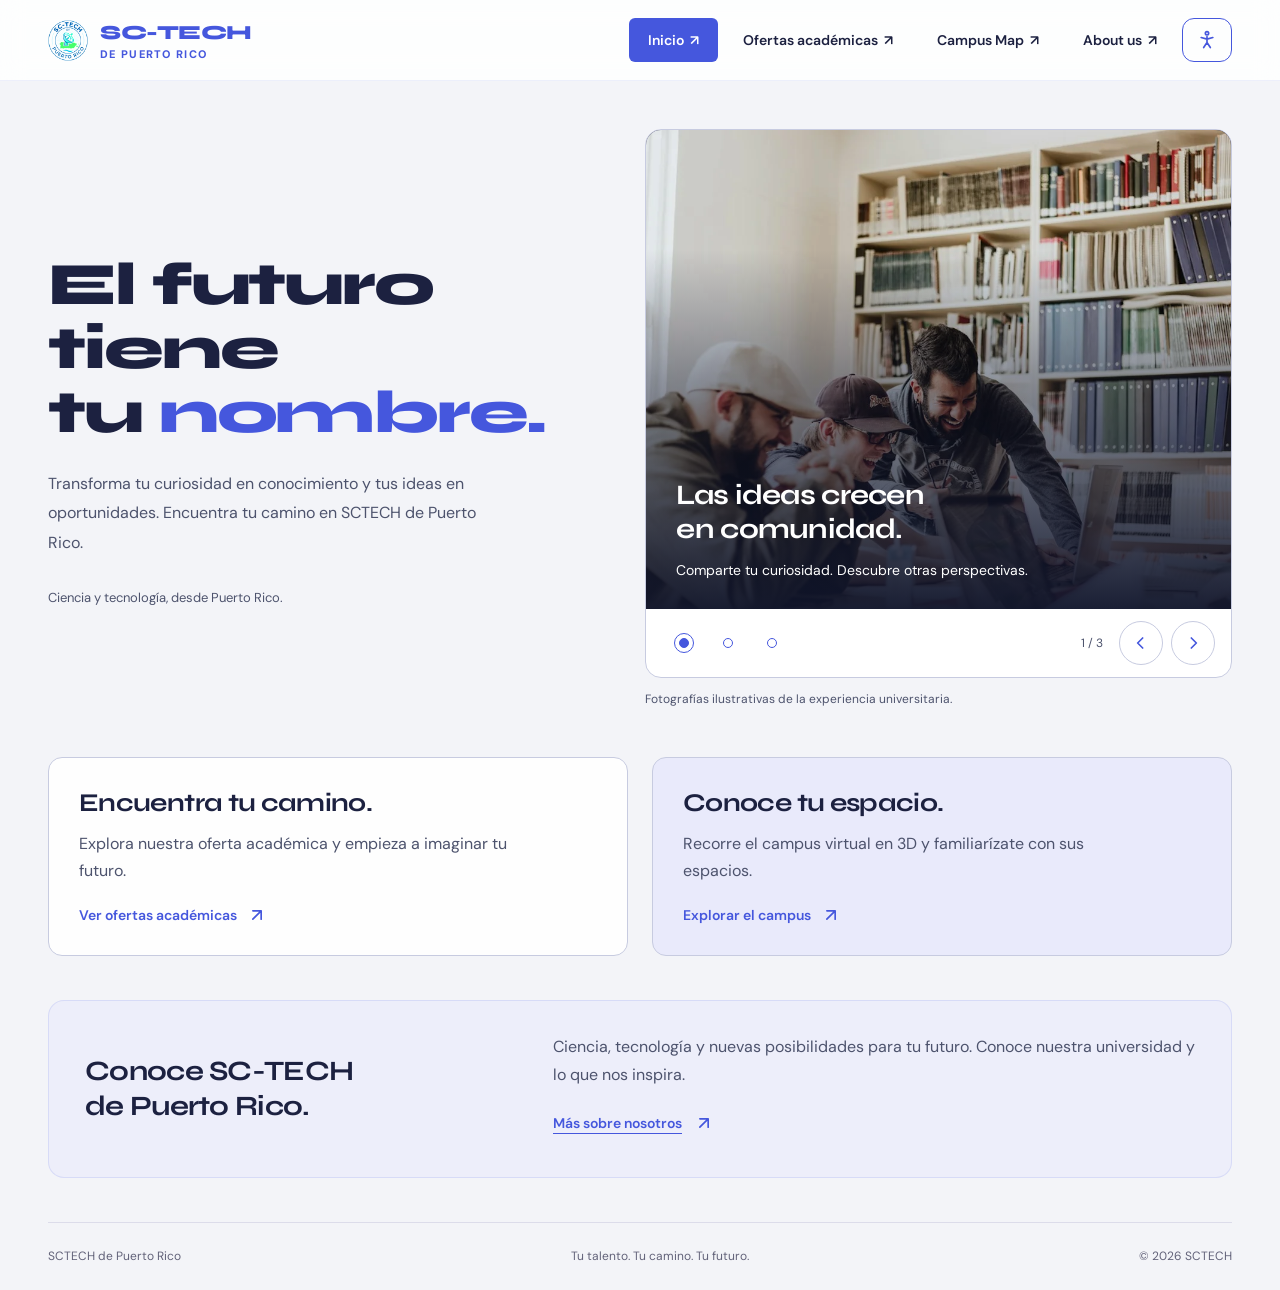
==== commit 3e2ab164: "Big update. Both about-us (by Julio) and ofertas-academicas (by Anjuan) have been implemented. Font " ====
--- a/index.html
+++ b/index.html
@@ -22,8 +22,10 @@
     (function () {
       var dark = localStorage.getItem('theme_dark');
       var highVis = localStorage.getItem('theme_high_vis');
+      var largeText = localStorage.getItem('theme_large_text');
       if (dark === 'true') document.documentElement.classList.add('dark-mode');
       if (highVis === 'true') document.documentElement.classList.add('disable-translucency');
+      if (largeText === 'true') document.documentElement.classList.add('large-text');
     })();
   </script>
 
@@ -48,20 +50,19 @@
 
       <!-- Barra de navegación -->
       <div class="nav-links">
-        <a class="btn-nav-rounded active" href="index.html" aria-current="page">Inicio<svg class="icon" viewBox="0 0 24 24" aria-hidden="true"><path d="M7 17 17 7M7 7h10v10"/></svg></a>
+        <a class="btn-nav-rounded active" href="index.html" aria-current="page">Inicio<span
+            aria-hidden="true">↗</span></a>
         <a class="btn-nav-rounded" href="pages/ofertas-academicas.html">
-          Ofertas académicas <svg class="icon" viewBox="0 0 24 24" aria-hidden="true"><path d="M7 17 17 7M7 7h10v10"/></svg>
-        </a>
+          Ofertas académicas<span aria-hidden="true">↗</span></a>
         <a class="btn-nav-rounded" href="pages/Campus_Map.html">
-          Campus Map <svg class="icon" viewBox="0 0 24 24" aria-hidden="true"><path d="M7 17 17 7M7 7h10v10"/></svg>
-        </a>
+          Campus Map<span aria-hidden="true">↗</span></a>
         <a class="btn-nav-rounded" href="pages/about-us.html">
-          About us <svg class="icon" viewBox="0 0 24 24" aria-hidden="true"><path d="M7 17 17 7M7 7h10v10"/></svg>
-        </a>
+          About us<span aria-hidden="true">↗</span></a>
 
         <!-- Contenedor para botón de accesibilidad -->
         <div class="a11y-dropdown">
-          <button type="button" class="btn-a11y" id="a11yToggle" aria-label="Opciones de accesibilidad" aria-expanded="false" aria-controls="a11yMenu">
+          <button type="button" class="btn-a11y" id="a11yToggle" aria-label="Opciones de accesibilidad"
+            aria-expanded="false" aria-controls="a11yMenu">
             <svg class="icon" viewBox="0 0 24 24" aria-hidden="true">
               <circle cx="12" cy="4" r="2" />
               <path d="M12 8v7M5 9l7 2 7-2M12 15l-4 6M12 15l4 6" />
@@ -77,6 +78,10 @@
             <label class="a11y-option">
               <span>Alta Visibilidad (Sin Transparencias)</span>
               <input type="checkbox" id="chkHighVisibility">
+            </label>
+            <label class="a11y-option">
+              <span>Texto Ampliado</span>
+              <input type="checkbox" id="chkLargeText">
             </label>
           </div>
         </div>
@@ -94,25 +99,34 @@
       </div>
 
       <div class="hero-panel">
-        <section class="slideshow" aria-roledescription="carrusel" aria-label="Aprender, descubrir y crear" data-slideshow>
+        <section class="slideshow" aria-roledescription="carrusel" aria-label="Aprender, descubrir y crear"
+          data-slideshow>
           <!-- Full-bleed photos; their captions have a separate inset. -->
           <div class="slides" aria-live="off">
-            <figure class="slide is-active" role="group" aria-roledescription="diapositiva" aria-label="1 de 3" data-slide>
-              <img src="assets/images/home/comunidad.webp" alt="Estudiantes compartiendo ideas alrededor de una computadora en una biblioteca." width="1200" height="800" fetchpriority="high">
+            <figure class="slide is-active" role="group" aria-roledescription="diapositiva" aria-label="1 de 3"
+              data-slide>
+              <img src="assets/images/home/comunidad.webp"
+                alt="Estudiantes compartiendo ideas alrededor de una computadora en una biblioteca." width="1200"
+                height="800" fetchpriority="high">
               <figcaption>
                 <h2>Las ideas crecen en comunidad.</h2>
                 <p>Comparte tu curiosidad. Descubre otras perspectivas.</p>
               </figcaption>
             </figure>
-            <figure class="slide" role="group" aria-roledescription="diapositiva" aria-label="2 de 3" aria-hidden="true" data-slide>
-              <img src="assets/images/home/investigacion.webp" alt="Instrumentos de vidrio y pipetas en una mesa de laboratorio." width="1200" height="800">
+            <figure class="slide" role="group" aria-roledescription="diapositiva" aria-label="2 de 3" aria-hidden="true"
+              data-slide>
+              <img src="assets/images/home/investigacion.webp"
+                alt="Instrumentos de vidrio y pipetas en una mesa de laboratorio." width="1200" height="800">
               <figcaption>
                 <h2>Una pregunta abre nuevas posibilidades.</h2>
                 <p>La ciencia empieza con las ganas de saber más.</p>
               </figcaption>
             </figure>
-            <figure class="slide" role="group" aria-roledescription="diapositiva" aria-label="3 de 3" aria-hidden="true" data-slide>
-              <img src="assets/images/home/tecnologia.webp" alt="Personas colaborando y señalando la pantalla de una computadora portátil." width="1200" height="800">
+            <figure class="slide" role="group" aria-roledescription="diapositiva" aria-label="3 de 3" aria-hidden="true"
+              data-slide>
+              <img src="assets/images/home/tecnologia.webp"
+                alt="Personas colaborando y señalando la pantalla de una computadora portátil." width="1200"
+                height="800">
               <figcaption>
                 <h2>Imagina lo que puedes crear.</h2>
                 <p>Acércate a la tecnología. Dale forma a tu próxima idea.</p>
@@ -121,14 +135,23 @@
           </div>
           <div class="slideshow-controls" hidden>
             <div class="slide-dots" aria-label="Seleccionar fotografía">
-              <button type="button" class="slide-dot" aria-label="Mostrar foto 1: comunidad" aria-pressed="true" data-slide-to="0"></button>
-              <button type="button" class="slide-dot" aria-label="Mostrar foto 2: ciencia" aria-pressed="false" data-slide-to="1"></button>
-              <button type="button" class="slide-dot" aria-label="Mostrar foto 3: tecnología" aria-pressed="false" data-slide-to="2"></button>
+              <button type="button" class="slide-dot" aria-label="Mostrar foto 1: comunidad" aria-pressed="true"
+                data-slide-to="0"></button>
+              <button type="button" class="slide-dot" aria-label="Mostrar foto 2: ciencia" aria-pressed="false"
+                data-slide-to="1"></button>
+              <button type="button" class="slide-dot" aria-label="Mostrar foto 3: tecnología" aria-pressed="false"
+                data-slide-to="2"></button>
             </div>
             <span class="slide-count" aria-hidden="true"><span data-slide-current>1</span> / 3</span>
             <div class="slide-buttons">
-              <button type="button" class="slide-control" aria-label="Foto anterior" data-slide-prev><svg class="icon" viewBox="0 0 24 24" aria-hidden="true"><path d="m14 6-6 6 6 6"/></svg></button>
-              <button type="button" class="slide-control" aria-label="Foto siguiente" data-slide-next><svg class="icon" viewBox="0 0 24 24" aria-hidden="true"><path d="m10 6 6 6-6 6"/></svg></button>
+              <button type="button" class="slide-control" aria-label="Foto anterior" data-slide-prev><svg class="icon"
+                  viewBox="0 0 24 24" aria-hidden="true">
+                  <path d="m14 6-6 6 6 6" />
+                </svg></button>
+              <button type="button" class="slide-control" aria-label="Foto siguiente" data-slide-next><svg class="icon"
+                  viewBox="0 0 24 24" aria-hidden="true">
+                  <path d="m10 6 6 6-6 6" />
+                </svg></button>
             </div>
           </div>
           <p class="sr-only" role="status" aria-live="polite" data-slide-status></p>
@@ -141,20 +164,28 @@
       <a class="access-card" href="pages/ofertas-academicas.html">
         <h2>Encuentra tu camino.</h2>
         <p>Explora nuestra oferta académica y empieza a imaginar tu futuro.</p>
-        <span class="card-link">Ver ofertas académicas <svg class="icon" viewBox="0 0 24 24" aria-hidden="true"><path d="M7 17 17 7M7 7h10v10"/></svg></span>
+        <span class="card-link">Ver ofertas académicas <svg class="icon" viewBox="0 0 24 24" aria-hidden="true">
+            <path d="M7 17 17 7M7 7h10v10" />
+          </svg></span>
       </a>
       <a class="access-card access-card-campus" href="pages/Campus_Map.html">
         <h2>Conoce tu espacio.</h2>
         <p>Recorre el campus virtual en 3D y familiarízate con sus espacios.</p>
-        <span class="card-link">Explorar el campus <svg class="icon" viewBox="0 0 24 24" aria-hidden="true"><path d="M7 17 17 7M7 7h10v10"/></svg></span>
+        <span class="card-link">Explorar el campus <svg class="icon" viewBox="0 0 24 24" aria-hidden="true">
+            <path d="M7 17 17 7M7 7h10v10" />
+          </svg></span>
       </a>
     </section>
 
     <section class="banner-container" aria-labelledby="welcome-title">
       <h2 id="welcome-title">Conoce SC-TECH<br>de Puerto Rico.</h2>
       <div class="banner-copy">
-        <p class="about-intro">Ciencia, tecnología y nuevas posibilidades para tu futuro. Conoce nuestra universidad y lo que nos inspira.</p>
-        <a class="text-link" href="pages/about-us.html">Más sobre nosotros <svg class="icon" viewBox="0 0 24 24" aria-hidden="true"><path d="M7 17 17 7M7 7h10v10"/></svg></a>
+        <p class="about-intro">Ciencia, tecnología y nuevas posibilidades para tu futuro. Conoce nuestra universidad y
+          lo que nos inspira.</p>
+        <a class="text-link" href="pages/about-us.html">Más sobre nosotros <svg class="icon" viewBox="0 0 24 24"
+            aria-hidden="true">
+            <path d="M7 17 17 7M7 7h10v10" />
+          </svg></a>
       </div>
     </section>
   </main>
@@ -162,4 +193,4 @@
   </footer>
 </body>
 
-</html>
+</html>
--- a/assets/css/styles.css
+++ b/assets/css/styles.css
@@ -7,7 +7,7 @@
   --oscuro: #1c2140;
   --blanco: #FFFFFF;
   --fondo: #F3F4F8;
-  --blue: #494fdb;
+  --blue: #4557DD;
   --navy: #20203f;
   --lavender: #e3e3fb;
   --paper: #f7f7fc;
@@ -98,15 +98,18 @@
   padding: 12px 18px;
   border: 1px solid transparent;
   border-radius: 6px;
-  background: var(--azul-claro);
+  background: transparent;
   color: var(--oscuro);
   font: 600 14px 'DM Sans', sans-serif;
   text-decoration: none;
   display: inline-flex;
-  justify-content: center;
-  align-items: center;
-  gap: 10px;
-  transition: background-color .2s ease, color .2s ease, transform .2s ease;
+  align-items: center;
+  gap: 6px;
+  transition: background-color 0.2s ease, color 0.2s ease, transform 0.2s ease;
+}
+
+.btn-nav-rounded span {
+  transition: transform 0.2s ease;
 }
 
 .btn-nav-rounded .icon {
--- a/assets/css/home.css
+++ b/assets/css/home.css
@@ -4,8 +4,8 @@
   --home-ink: #1c2140;
   --home-muted: #4d536d;
   --home-line: #c7cbe0;
-  --home-link: #3544c6;
-  --home-focus: #4557dd;
+  --home-link: #4557DD;
+  --home-focus: #4557DD;
   --home-border-width: 1px;
 }
 
@@ -15,109 +15,475 @@
   --home-ink: #f1f5f9;
   --home-muted: #bcc9dd;
   --home-line: #44546b;
-  --home-link: #b4c4ff;
-  --home-focus: #a8baff;
-}
-
-html.disable-translucency { --home-line: #1c2140; --home-border-width: 2px; }
-html.dark-mode.disable-translucency { --home-surface: #0b0f19; --home-line: #fff; }
-::selection { background: var(--home-link); color: var(--home-surface); }
-
-.header-nav { width: calc(100% - 96px); max-width: 1280px; margin: auto; padding: 18px 0; }
-.brand-name { color: var(--home-link); }
-.brand div span { color: var(--home-link); font-size: 11px; letter-spacing: 1.3px; }
-.nav-links .btn-nav-rounded:not(.active):hover { color: var(--home-link); }
-.hero { grid-template-columns: 1fr 1.1fr; padding: 48px 0; }
-h1 { font-size: clamp(48px, 4.7vw, 68px); letter-spacing: -.035em; text-wrap: balance; }
-html.dark-mode h1 em { color: var(--home-link); }
-.intro { color: var(--home-muted); }
-.location { color: var(--home-muted); font-size: 13px; letter-spacing: 0; margin-top: 28px; }
-.icon { display: block; width: 20px; height: 20px; flex-shrink: 0; fill: none; stroke: currentColor; stroke-width: 2; stroke-linecap: round; stroke-linejoin: round; }
-
-.skip-link { position: absolute; top: 12px; left: 20px; transform: translateY(-200%); padding: 12px 18px; background: var(--home-surface); color: var(--home-link); z-index: 2100; }
-.skip-link:focus { transform: none; }
-#main-content { scroll-margin-top: 100px; }
-.btn-nav-rounded:focus-visible, .brand:focus-visible, .access-card:focus-visible,
-.text-link:focus-visible, .btn-a11y:focus-visible, .a11y-option input:focus-visible,
-.slide-control:focus-visible, .slide-dot:focus-visible, .skip-link:focus-visible {
+  --home-link: #60a5fa;
+  --home-focus: #60a5fa;
+}
+
+html.disable-translucency {
+  --home-line: #1c2140;
+  --home-border-width: 2px;
+}
+
+html.dark-mode.disable-translucency {
+  --home-surface: #0b0f19;
+  --home-line: #fff;
+}
+
+::selection {
+  background: var(--home-link);
+  color: var(--home-surface);
+}
+
+.header-nav {
+  width: calc(100% - 96px);
+  max-width: 100%;
+  margin: auto;
+  padding: 18px 0;
+}
+
+.brand-name {
+  color: var(--home-link);
+}
+
+.brand div span {
+  color: var(--home-link);
+  font-size: 11px;
+  letter-spacing: 1.3px;
+}
+
+html:not(.dark-mode) .nav-links .btn-nav-rounded:not(.active):hover {
+  color: var(--home-link);
+}
+
+.hero {
+  grid-template-columns: 1fr 1.1fr;
+  padding: 48px 0;
+}
+
+h1 {
+  font-size: clamp(48px, 4.7vw, 68px);
+  letter-spacing: -.035em;
+  text-wrap: balance;
+}
+
+html.dark-mode h1 em {
+  color: var(--home-link);
+}
+
+.intro {
+  color: var(--home-muted);
+}
+
+.location {
+  color: var(--home-muted);
+  font-size: 13px;
+  letter-spacing: 0;
+  margin-top: 28px;
+}
+
+.skip-link {
+  position: absolute;
+  top: 12px;
+  left: 20px;
+  transform: translateY(-200%);
+  padding: 12px 18px;
+  background: var(--home-surface);
+  color: var(--home-link);
+  z-index: 2100;
+}
+
+.skip-link:focus {
+  transform: none;
+}
+
+#main-content {
+  scroll-margin-top: 100px;
+}
+
+.btn-nav-rounded:focus-visible,
+.brand:focus-visible,
+.access-card:focus-visible,
+.text-link:focus-visible,
+.btn-a11y:focus-visible,
+.a11y-option input:focus-visible,
+.slide-control:focus-visible,
+.slide-dot:focus-visible,
+.skip-link:focus-visible {
   outline: 3px solid var(--home-focus);
   outline-offset: 4px;
 }
-.a11y-option { min-height: 44px; gap: 12px; line-height: 1.5; }
-
-.slideshow { overflow: hidden; border: var(--home-border-width) solid var(--home-line); border-radius: 16px; background: var(--home-surface); }
-.slides { position: relative; aspect-ratio: 1.22; background: var(--navy); }
-.slide { position: absolute; inset: 0; margin: 0; opacity: 0; visibility: hidden; transition: opacity .65s ease, visibility .65s ease; }
-.slide.is-active { opacity: 1; visibility: visible; }
-.slide img { display: block; width: 100%; height: 100%; object-fit: cover; }
-.slide::after { content: ''; position: absolute; inset: 0; background: linear-gradient(180deg, transparent 25%, #10152b66 52%, #10152bf2 100%); }
-.slide figcaption { position: absolute; z-index: 1; inset-inline: 30px; bottom: 28px; color: white; }
-.slide h2 { margin: 0 0 12px; max-width: 18ch; color: inherit; font: 700 clamp(24px, 2.2vw, 32px)/1.2 'Syne', sans-serif; letter-spacing: -.025em; text-wrap: balance; }
-.slide p { margin: 0; max-width: 38ch; font-size: 14px; line-height: 1.6; }
-.slideshow-controls { display: flex; align-items: center; justify-content: space-between; gap: 16px; padding: 12px 16px; }
-.slideshow-controls[hidden] { display: none; }
-.slide-dots, .slide-buttons { display: flex; align-items: center; }
-.slide-buttons { gap: 8px; }
-.slide-dot { display: grid; place-items: center; width: 44px; height: 44px; padding: 0; border: 0; background: var(--home-surface); color: var(--home-link); cursor: pointer; }
-.slide-dot::after { content: ''; width: 8px; height: 8px; border: 1px solid currentColor; border-radius: 50%; }
-.slide-dot[aria-pressed="true"]::after { background: currentColor; outline: 1px solid currentColor; outline-offset: 4px; }
-.slide-count { margin-inline-start: auto; color: var(--home-muted); font-size: 12px; font-variant-numeric: tabular-nums; white-space: nowrap; }
-.slide-control { display: grid; place-items: center; width: 44px; height: 44px; padding: 0; border: 1px solid var(--home-line); border-radius: 50%; background: var(--home-surface); color: var(--home-link); cursor: pointer; transition: background-color .2s ease; }
-.slide-control:hover { background: var(--home-link); color: var(--home-surface); }
-.photo-note { margin: 12px 0 0; color: var(--home-muted); font-size: 12px; line-height: 1.6; }
-.sr-only { position: absolute; width: 1px; height: 1px; padding: 0; margin: -1px; overflow: hidden; clip-path: inset(50%); white-space: nowrap; border: 0; }
-
-.feature-links { display: grid; grid-template-columns: 1fr 1fr; gap: 24px; margin-bottom: 44px; }
-.feature-links .access-card { margin: 0; padding: 30px; border: 1px solid var(--home-line); border-radius: 14px; box-shadow: none; }
-.access-card h2 { margin: 0 0 12px; font-size: clamp(22px, 2vw, 27px); letter-spacing: -.025em; text-wrap: balance; }
-.access-card p { max-width: 42ch; color: var(--home-muted); font-size: 16px; }
-.card-link { color: var(--home-link); font-size: 14px; }
-.banner-container { background-image: none; box-shadow: none; }
-.banner-container > h2 { margin: 0; font: 700 28px/1.25 'Syne', sans-serif; letter-spacing: -.025em; text-wrap: balance; }
-.about-intro { margin: 0 0 12px; color: var(--home-muted); font-size: 16px; line-height: 1.75; }
-.text-link { color: var(--home-link); font-size: 14px; }
-footer { font-size: 12px; }
-.page-loader { background: var(--home-surface); }
-.loader-brand { color: var(--home-link); }
-.loader-brand span { font-size: 11px; letter-spacing: 2px; }
-.loader-caption { color: var(--home-muted); }
-.loader-track { background: var(--home-line); }
-.loader-track span { background: var(--home-link); }
-
-html.disable-translucency .slide::after { display: none; }
-html.disable-translucency .slide { display: grid; grid-template-rows: minmax(0, 1fr) auto; }
-html.disable-translucency .slide figcaption { position: relative; inset: auto; padding: 20px 24px; background: var(--home-surface); color: var(--home-ink); border-top: 2px solid var(--home-line); }
-html.disable-translucency .slideshow, html.disable-translucency .slide-control { box-shadow: none; }
-html.dark-mode .banner-container, html.disable-translucency .banner-container { background-image: none !important; }
-html.dark-mode .text-link:hover { color: var(--home-ink); }
+
+.a11y-option {
+  min-height: 44px;
+  gap: 12px;
+  line-height: 1.5;
+}
+
+.slideshow {
+  overflow: hidden;
+  border: var(--home-border-width) solid var(--home-line);
+  border-radius: 16px;
+  background: var(--home-surface);
+}
+
+.slides {
+  position: relative;
+  aspect-ratio: 1.22;
+  background: var(--navy);
+}
+
+.slide {
+  position: absolute;
+  inset: 0;
+  margin: 0;
+  opacity: 0;
+  visibility: hidden;
+  transition: opacity .65s ease, visibility .65s ease;
+}
+
+.slide.is-active {
+  opacity: 1;
+  visibility: visible;
+}
+
+.slide img {
+  display: block;
+  width: 100%;
+  height: 100%;
+  object-fit: cover;
+}
+
+.slide::after {
+  content: '';
+  position: absolute;
+  inset: 0;
+  background: linear-gradient(180deg, transparent 25%, #10152b66 52%, #10152bf2 100%);
+}
+
+.slide figcaption {
+  position: absolute;
+  z-index: 1;
+  inset-inline: 30px;
+  bottom: 28px;
+  color: white;
+}
+
+.slide h2 {
+  margin: 0 0 12px;
+  max-width: 18ch;
+  color: inherit;
+  font: 700 clamp(24px, 2.2vw, 32px)/1.2 'Syne', sans-serif;
+  letter-spacing: -.025em;
+  text-wrap: balance;
+}
+
+.slide p {
+  margin: 0;
+  max-width: 38ch;
+  font-size: 14px;
+  line-height: 1.6;
+}
+
+.slideshow-controls {
+  display: flex;
+  align-items: center;
+  justify-content: space-between;
+  gap: 16px;
+  padding: 12px 16px;
+}
+
+.slideshow-controls[hidden] {
+  display: none;
+}
+
+.slide-dots,
+.slide-buttons {
+  display: flex;
+  align-items: center;
+}
+
+.slide-buttons {
+  gap: 8px;
+}
+
+.slide-dot {
+  display: grid;
+  place-items: center;
+  width: 44px;
+  height: 44px;
+  padding: 0;
+  border: 0;
+  background: var(--home-surface);
+  color: var(--home-link);
+  cursor: pointer;
+}
+
+.slide-dot::after {
+  content: '';
+  width: 8px;
+  height: 8px;
+  border: 1px solid currentColor;
+  border-radius: 50%;
+}
+
+.slide-dot[aria-pressed="true"]::after {
+  background: currentColor;
+  outline: 1px solid currentColor;
+  outline-offset: 4px;
+}
+
+.slide-count {
+  margin-inline-start: auto;
+  color: var(--home-muted);
+  font-size: 12px;
+  font-variant-numeric: tabular-nums;
+  white-space: nowrap;
+}
+
+.slide-control {
+  display: grid;
+  place-items: center;
+  width: 44px;
+  height: 44px;
+  padding: 0;
+  border: 1px solid var(--home-line);
+  border-radius: 50%;
+  background: var(--home-surface);
+  color: var(--home-link);
+  cursor: pointer;
+  transition: background-color .2s ease;
+}
+
+.slide-control:hover {
+  background: var(--home-link);
+  color: var(--home-surface);
+}
+
+.photo-note {
+  margin: 12px 0 0;
+  color: var(--home-muted);
+  font-size: 12px;
+  line-height: 1.6;
+}
+
+.sr-only {
+  position: absolute;
+  width: 1px;
+  height: 1px;
+  padding: 0;
+  margin: -1px;
+  overflow: hidden;
+  clip-path: inset(50%);
+  white-space: nowrap;
+  border: 0;
+}
+
+.feature-links {
+  display: grid;
+  grid-template-columns: 1fr 1fr;
+  gap: 24px;
+  margin-bottom: 44px;
+}
+
+.feature-links .access-card {
+  margin: 0;
+  padding: 30px;
+  border: 1px solid var(--home-line);
+  border-radius: 14px;
+  box-shadow: none;
+}
+
+.access-card h2 {
+  margin: 0 0 12px;
+  font-size: clamp(22px, 2vw, 27px);
+  letter-spacing: -.025em;
+  text-wrap: balance;
+}
+
+.access-card p {
+  max-width: 42ch;
+  color: var(--home-muted);
+  font-size: 16px;
+}
+
+.card-link {
+  color: var(--home-link);
+  font-size: 14px;
+}
+
+.banner-container {
+  background-image: none;
+  box-shadow: none;
+}
+
+.banner-container>h2 {
+  margin: 0;
+  font: 700 28px/1.25 'Syne', sans-serif;
+  letter-spacing: -.025em;
+  text-wrap: balance;
+}
+
+.about-intro {
+  margin: 0 0 12px;
+  color: var(--home-muted);
+  font-size: 16px;
+  line-height: 1.75;
+}
+
+.text-link {
+  color: var(--home-link);
+  font-size: 14px;
+}
+
+footer {
+  font-size: 12px;
+}
+
+.page-loader {
+  background: var(--home-surface);
+}
+
+.loader-brand {
+  color: var(--home-link);
+}
+
+.loader-brand span {
+  font-size: 11px;
+  letter-spacing: 2px;
+}
+
+.loader-caption {
+  color: var(--home-muted);
+}
+
+.loader-track {
+  background: var(--home-line);
+}
+
+.loader-track span {
+  background: var(--home-link);
+}
+
+html.disable-translucency .slide::after {
+  display: none;
+}
+
+html.disable-translucency .slide {
+  display: grid;
+  grid-template-rows: minmax(0, 1fr) auto;
+}
+
+html.disable-translucency .slide figcaption {
+  position: relative;
+  inset: auto;
+  padding: 20px 24px;
+  background: var(--home-surface);
+  color: var(--home-ink);
+  border-top: 2px solid var(--home-line);
+}
+
+html.disable-translucency .slideshow,
+html.disable-translucency .slide-control {
+  box-shadow: none;
+}
+
+html.dark-mode .banner-container,
+html.disable-translucency .banner-container {
+  background-image: none !important;
+}
+
+html.dark-mode .text-link:hover {
+  color: var(--home-ink);
+}
 
 @media (max-width: 1100px) {
-  .header-nav { width: calc(100% - 56px); }
+  .header-nav {
+    width: calc(100% - 56px);
+  }
 }
 
 @media (max-width: 900px) {
-  .hero { grid-template-columns: 1fr; }
-  .slides { aspect-ratio: 1.5; }
-  .feature-links { gap: 16px; }
+  .hero {
+    grid-template-columns: 1fr;
+  }
+
+  .slides {
+    aspect-ratio: 1.5;
+  }
+
+  .feature-links {
+    gap: 16px;
+  }
 }
 
 @media (max-width: 600px) {
-  .header-nav { width: calc(100% - 40px); position: relative; align-items: flex-start; }
-  .nav-links > .a11y-dropdown { position: absolute; top: 16px; right: 0; }
-  .hero { padding: 28px 0 36px; }
-  h1 { font-size: clamp(36px, 8.5vw, 50px); }
-  .slides { aspect-ratio: 1.04; }
-  .slide figcaption { inset-inline: 22px; bottom: 24px; }
-  .slide h2 { font-size: 25px; }
-  .slide p { font-size: 13px; }
-  .slideshow-controls { gap: 8px; padding: 10px 12px; }
-  .slide-count { display: none; }
-  .feature-links { grid-template-columns: 1fr; }
-  .feature-links .access-card { padding: 24px; }
-  .banner-container > h2 { font-size: 25px; }
-  .a11y-menu { max-width: calc(100vw - 40px); }
+  .header-nav {
+    width: calc(100% - 40px);
+    position: relative;
+    align-items: flex-start;
+  }
+
+  .nav-links>.a11y-dropdown {
+    position: absolute;
+    top: 16px;
+    right: 0;
+  }
+
+  .hero {
+    padding: 28px 0 36px;
+  }
+
+  h1 {
+    font-size: clamp(36px, 8.5vw, 50px);
+  }
+
+  .slides {
+    aspect-ratio: 1.04;
+  }
+
+  .slide figcaption {
+    inset-inline: 22px;
+    bottom: 24px;
+  }
+
+  .slide h2 {
+    font-size: 25px;
+  }
+
+  .slide p {
+    font-size: 13px;
+  }
+
+  .slideshow-controls {
+    gap: 8px;
+    padding: 10px 12px;
+  }
+
+  .slide-count {
+    display: none;
+  }
+
+  .feature-links {
+    grid-template-columns: 1fr;
+  }
+
+  .feature-links .access-card {
+    padding: 24px;
+  }
+
+  .banner-container>h2 {
+    font-size: 25px;
+  }
+
+  .a11y-menu {
+    max-width: calc(100vw - 40px);
+  }
 }
 
 @media (prefers-reduced-motion: reduce) {
-  .slide, .slide-control { transition: none; }
-}
+
+  .slide,
+  .slide-control {
+    transition: none;
+  }
+}
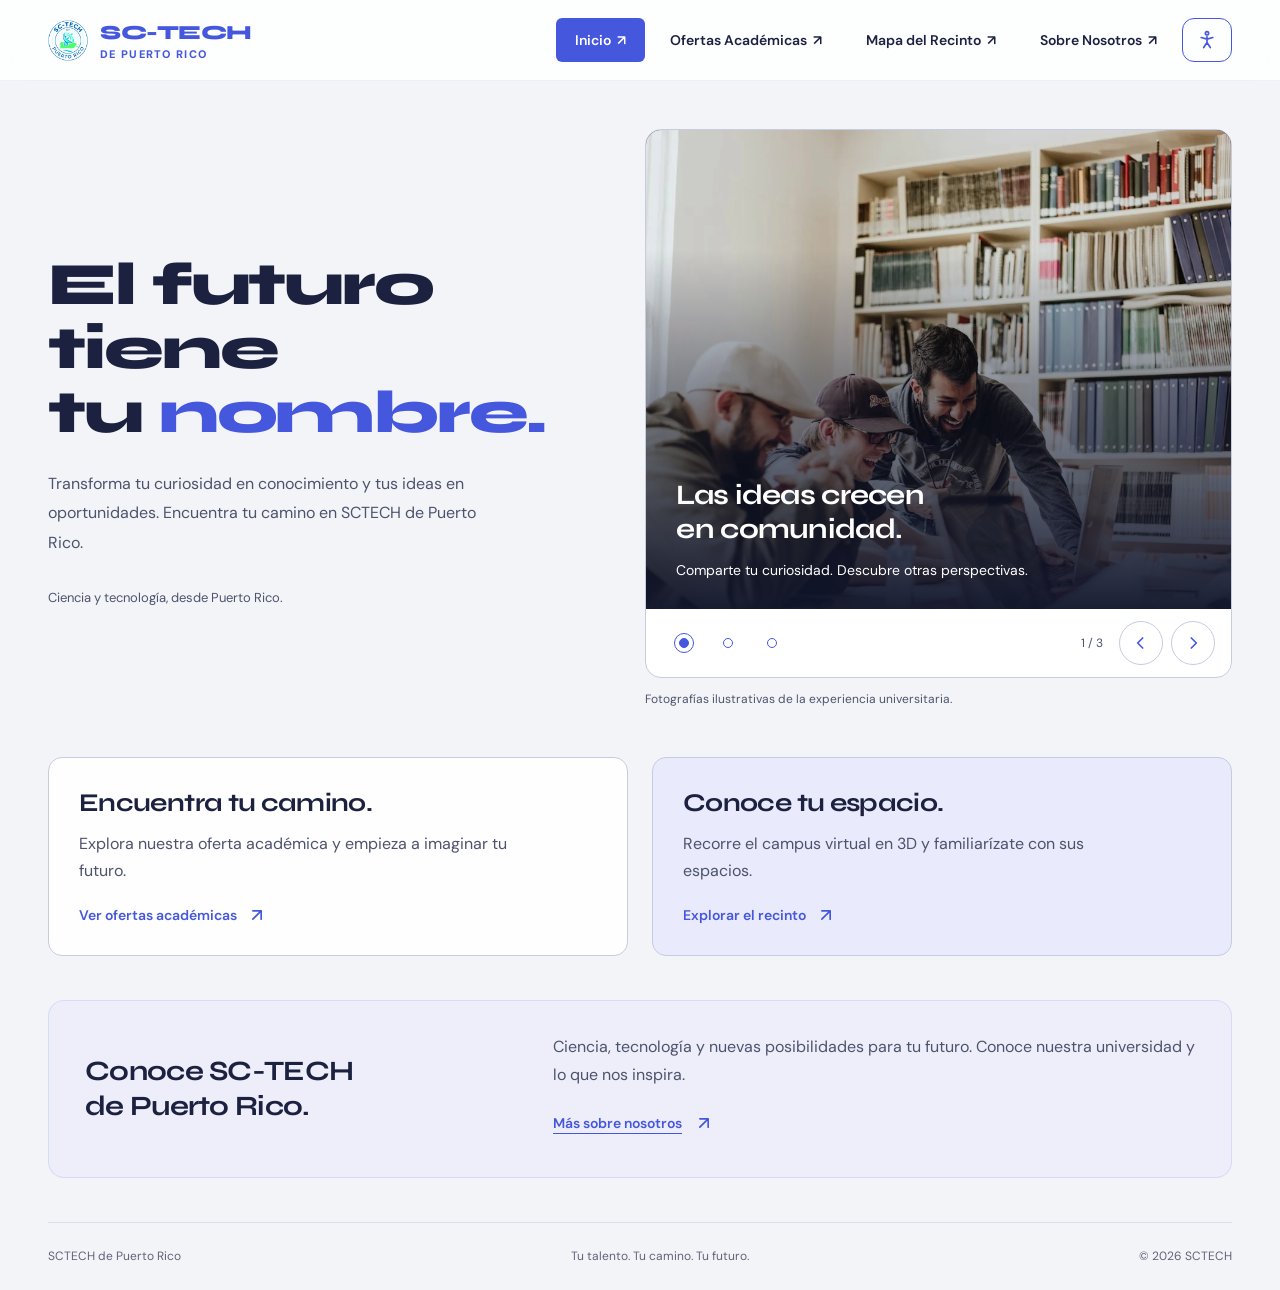
==== commit 945d45f0: "Incremental update. Fixed missing /main key in Campus_Map. Added credits to the top of each HTML pag" ====
--- a/index.html
+++ b/index.html
@@ -1,3 +1,10 @@
+<!--
+    Equipo de trabajo:
+    Samuel - Programador
+    Antonio - Graficos
+    Jorge - Texto
+    Jayden - Graficos
+-->
 <!DOCTYPE html>
 <html lang="es">
 
@@ -53,11 +60,11 @@
         <a class="btn-nav-rounded active" href="index.html" aria-current="page">Inicio<span
             aria-hidden="true">↗</span></a>
         <a class="btn-nav-rounded" href="pages/ofertas-academicas.html">
-          Ofertas académicas<span aria-hidden="true">↗</span></a>
+          Ofertas Académicas<span aria-hidden="true">↗</span></a>
         <a class="btn-nav-rounded" href="pages/Campus_Map.html">
-          Campus Map<span aria-hidden="true">↗</span></a>
+          Mapa del Recinto<span aria-hidden="true">↗</span></a>
         <a class="btn-nav-rounded" href="pages/about-us.html">
-          About us<span aria-hidden="true">↗</span></a>
+          Sobre Nosotros<span aria-hidden="true">↗</span></a>
 
         <!-- Contenedor para botón de accesibilidad -->
         <div class="a11y-dropdown">
@@ -171,7 +178,7 @@
       <a class="access-card access-card-campus" href="pages/Campus_Map.html">
         <h2>Conoce tu espacio.</h2>
         <p>Recorre el campus virtual en 3D y familiarízate con sus espacios.</p>
-        <span class="card-link">Explorar el campus <svg class="icon" viewBox="0 0 24 24" aria-hidden="true">
+        <span class="card-link">Explorar el recinto <svg class="icon" viewBox="0 0 24 24" aria-hidden="true">
             <path d="M7 17 17 7M7 7h10v10" />
           </svg></span>
       </a>
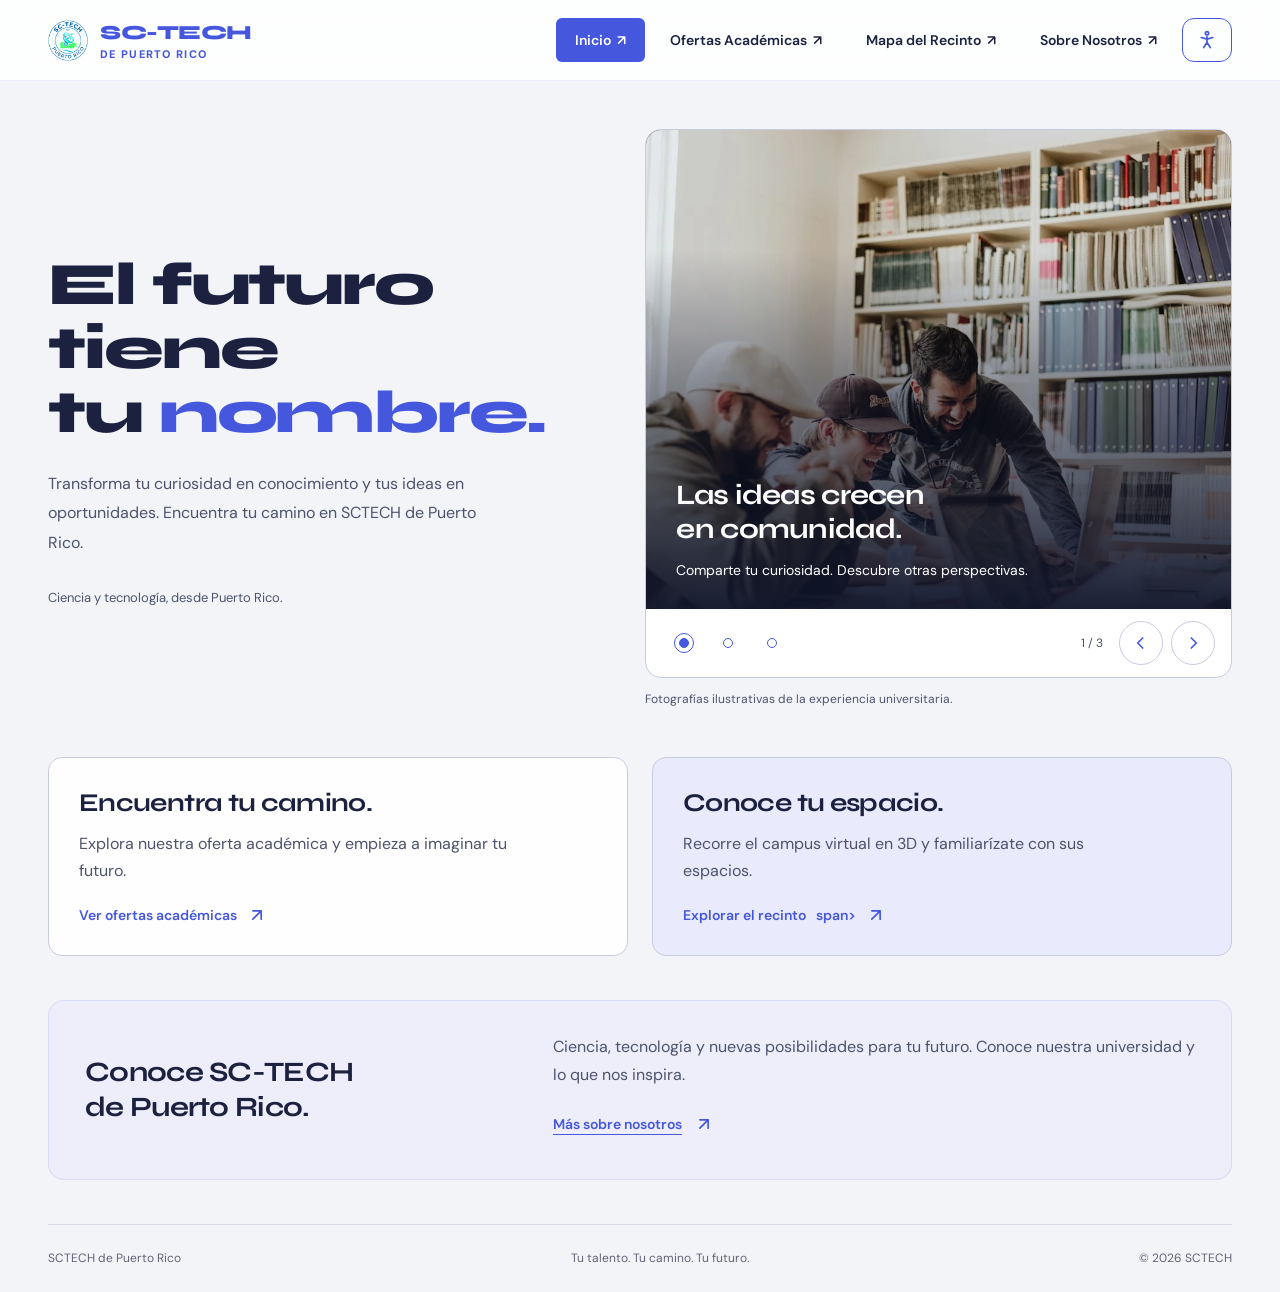
==== commit 94fd30ab: "Latest update includes a redesigned campus map which works more efficiently (doesn't lag as much and" ====
--- a/index.html
+++ b/index.html
@@ -20,6 +20,7 @@
   <script src="assets/js/page-entry.js" defer></script>
   <script src="assets/js/accessibility.js" defer></script>
   <script src="assets/js/slideshow.js" defer></script>
+  <script src="assets/js/i18n.js" defer></script>
 </head>
 
 <body>
@@ -45,26 +46,27 @@
     </div>
   </div>
   <header class="header">
-    <a class="skip-link" href="#main-content">Ir al contenido</a>
+    <a class="skip-link" href="#main-content" data-i18n="nav.skip">Ir al contenido</a>
     <nav class="header-nav" aria-label="Navegación principal">
       <!-- Integrated Brand / Logo -->
       <a class="brand" href="index.html">
         <span class="brand-icon">
           <img src="assets/images/SC-Tech_Logo.png" alt="" width="40" height="41">
         </span>
-        <div class="brand-name">SC-TECH<span>DE PUERTO RICO</span></div>
+        <div class="brand-name">SC-TECH<span data-i18n="brand.sub">DE PUERTO RICO</span></div>
       </a>
 
       <!-- Barra de navegación -->
       <div class="nav-links">
-        <a class="btn-nav-rounded active" href="index.html" aria-current="page">Inicio<span
-            aria-hidden="true">↗</span></a>
-        <a class="btn-nav-rounded" href="pages/ofertas-academicas.html">
-          Ofertas Académicas<span aria-hidden="true">↗</span></a>
-        <a class="btn-nav-rounded" href="pages/Campus_Map.html">
-          Mapa del Recinto<span aria-hidden="true">↗</span></a>
-        <a class="btn-nav-rounded" href="pages/about-us.html">
-          Sobre Nosotros<span aria-hidden="true">↗</span></a>
+        <a class="btn-nav-rounded active" href="index.html" aria-current="page"><span class="nav-label"
+            data-i18n="nav.home">Inicio</span> <span aria-hidden="true">↗</span></a>
+        <a class="btn-nav-rounded" href="pages/ofertas-academicas.html"><span class="nav-label"
+            data-i18n="nav.programs">Ofertas Académicas</span>
+          <span aria-hidden="true">↗</span></a>
+        <a class="btn-nav-rounded" href="pages/Campus_Map.html"><span class="nav-label" data-i18n="nav.map">Mapa del
+            Recinto</span> <span aria-hidden="true">↗</span></a>
+        <a class="btn-nav-rounded" href="pages/about-us.html"><span class="nav-label" data-i18n="nav.about">Sobre
+            Nosotros</span> <span aria-hidden="true">↗</span></a>
 
         <!-- Contenedor para botón de accesibilidad -->
         <div class="a11y-dropdown">
@@ -77,18 +79,22 @@
           </button>
 
           <div class="a11y-menu" id="a11yMenu" hidden>
-            <p class="a11y-menu-title">Accesibilidad</p>
-            <label class="a11y-option">
-              <span>Modo Oscuro</span>
+            <p class="a11y-menu-title" data-i18n="a11y.title">Accesibilidad</p>
+            <label class="a11y-option">
+              <span data-i18n="a11y.darkmode">Modo Oscuro</span>
               <input type="checkbox" id="chkDarkMode">
             </label>
             <label class="a11y-option">
-              <span>Alta Visibilidad (Sin Transparencias)</span>
+              <span data-i18n="a11y.highvis">Alta Visibilidad (Sin Transparencias)</span>
               <input type="checkbox" id="chkHighVisibility">
             </label>
             <label class="a11y-option">
-              <span>Texto Ampliado</span>
+              <span data-i18n="a11y.augtext">Texto Ampliado</span>
               <input type="checkbox" id="chkLargeText">
+            </label>
+            <label class="a11y-option">
+              <span data-i18n="a11y.lang">Idioma (English)</span>
+              <input type="checkbox" id="chkLanguage">
             </label>
           </div>
         </div>
@@ -99,10 +105,11 @@
   <main id="main-content" tabindex="-1">
     <section class="hero" aria-labelledby="hero-title">
       <div class="hero-text">
-        <h1 id="hero-title">El futuro tiene<br>tu <em>nombre.</em></h1>
-        <p class="intro">Transforma tu curiosidad en conocimiento y tus ideas en oportunidades. Encuentra tu camino en
+        <h1 id="hero-title" data-i18n-html="home.hero.title">El futuro tiene<br>tu <em>nombre.</em></h1>
+        <p class="intro" data-i18n="home.hero.intro">Transforma tu curiosidad en conocimiento y tus ideas en
+          oportunidades. Encuentra tu camino en
           SCTECH de Puerto Rico.</p>
-        <p class="location">Ciencia y tecnología, desde Puerto Rico.</p>
+        <p class="location" data-i18n="home.hero.loc">Ciencia y tecnología, desde Puerto Rico.</p>
       </div>
 
       <div class="hero-panel">
@@ -116,8 +123,8 @@
                 alt="Estudiantes compartiendo ideas alrededor de una computadora en una biblioteca." width="1200"
                 height="800" fetchpriority="high">
               <figcaption>
-                <h2>Las ideas crecen en comunidad.</h2>
-                <p>Comparte tu curiosidad. Descubre otras perspectivas.</p>
+                <h2 data-i18n="home.fig1.tit">Las ideas crecen en comunidad.</h2>
+                <p data-i18n="home.fig1.parr">Comparte tu curiosidad. Descubre otras perspectivas.</p>
               </figcaption>
             </figure>
             <figure class="slide" role="group" aria-roledescription="diapositiva" aria-label="2 de 3" aria-hidden="true"
@@ -125,8 +132,8 @@
               <img src="assets/images/home/investigacion.webp"
                 alt="Instrumentos de vidrio y pipetas en una mesa de laboratorio." width="1200" height="800">
               <figcaption>
-                <h2>Una pregunta abre nuevas posibilidades.</h2>
-                <p>La ciencia empieza con las ganas de saber más.</p>
+                <h2 data-i18n="home.fig2.tit">Una pregunta abre nuevas posibilidades.</h2>
+                <p data-i18n="home.fig2.parr">La ciencia empieza con las ganas de saber más.</p>
               </figcaption>
             </figure>
             <figure class="slide" role="group" aria-roledescription="diapositiva" aria-label="3 de 3" aria-hidden="true"
@@ -135,8 +142,8 @@
                 alt="Personas colaborando y señalando la pantalla de una computadora portátil." width="1200"
                 height="800">
               <figcaption>
-                <h2>Imagina lo que puedes crear.</h2>
-                <p>Acércate a la tecnología. Dale forma a tu próxima idea.</p>
+                <h2 data-i18n="home.fig3.tit">Imagina lo que puedes crear.</h2>
+                <p data-i18n="home.fig3.parr">Acércate a la tecnología. Dale forma a tu próxima idea.</p>
               </figcaption>
             </figure>
           </div>
@@ -163,40 +170,46 @@
           </div>
           <p class="sr-only" role="status" aria-live="polite" data-slide-status></p>
         </section>
-        <p class="photo-note">Fotografías ilustrativas de la experiencia universitaria.</p>
+        <p class="photo-note" data-i18n="home.gallery">Fotografías ilustrativas de la experiencia universitaria.</p>
       </div>
     </section>
 
     <section class="feature-links" aria-label="Explora SC-TECH">
       <a class="access-card" href="pages/ofertas-academicas.html">
-        <h2>Encuentra tu camino.</h2>
-        <p>Explora nuestra oferta académica y empieza a imaginar tu futuro.</p>
-        <span class="card-link">Ver ofertas académicas <svg class="icon" viewBox="0 0 24 24" aria-hidden="true">
+        <h2 data-i18n="home.link1.tit">Encuentra tu camino.</h2>
+        <p data-i18n="home.link1.parr">Explora nuestra oferta académica y empieza a imaginar tu futuro.</p>
+        <span class="card-link"><span data-i18n="home.link1.sub">Ver ofertas académicas </span><svg class="icon"
+            viewBox="0 0 24 24" aria-hidden="true">
             <path d="M7 17 17 7M7 7h10v10" />
           </svg></span>
       </a>
       <a class="access-card access-card-campus" href="pages/Campus_Map.html">
-        <h2>Conoce tu espacio.</h2>
-        <p>Recorre el campus virtual en 3D y familiarízate con sus espacios.</p>
-        <span class="card-link">Explorar el recinto <svg class="icon" viewBox="0 0 24 24" aria-hidden="true">
+        <h2 data-i18n="home.link2.tit">Conoce tu espacio.</h2>
+        <p data-i18n="home.link2.parr">Recorre el campus virtual en 3D y familiarízate con sus espacios.</p>
+        <span class="card-link"><span data-i18n="home.link2.sub">Explorar el recinto </span>span><svg class="icon"
+            viewBox="0 0 24 24" aria-hidden="true">
             <path d="M7 17 17 7M7 7h10v10" />
           </svg></span>
       </a>
     </section>
 
     <section class="banner-container" aria-labelledby="welcome-title">
-      <h2 id="welcome-title">Conoce SC-TECH<br>de Puerto Rico.</h2>
+      <h2 id="welcome-title" data-i18n-html="home.link3.tit">Conoce SC-TECH<br>de Puerto Rico.</h2>
       <div class="banner-copy">
-        <p class="about-intro">Ciencia, tecnología y nuevas posibilidades para tu futuro. Conoce nuestra universidad y
-          lo que nos inspira.</p>
-        <a class="text-link" href="pages/about-us.html">Más sobre nosotros <svg class="icon" viewBox="0 0 24 24"
-            aria-hidden="true">
+        <p class="about-intro" data-i18n="home.link3.parr">Ciencia, tecnología y nuevas posibilidades para tu futuro.
+          Conoce nuestra universidad y lo que nos inspira.</p>
+        <a class="text-link" href="pages/about-us.html">
+          <p data-i18n="home.link3.sub">Más sobre nosotros </p><svg class="icon" viewBox="0 0 24 24" aria-hidden="true">
             <path d="M7 17 17 7M7 7h10v10" />
-          </svg></a>
+          </svg>
+        </a>
       </div>
     </section>
   </main>
-  <footer><span>SCTECH de Puerto Rico</span><span>Tu talento. Tu camino. Tu futuro.</span><span>© 2026 SCTECH</span>
+  <footer>
+    <span data-i18n="footer.lead">SCTECH de Puerto Rico</span>
+    <span data-i18n="footer.tail">Tu talento. Tu camino. Tu futuro.</span>
+    <span>© 2026 SCTECH</span>
   </footer>
 </body>
 
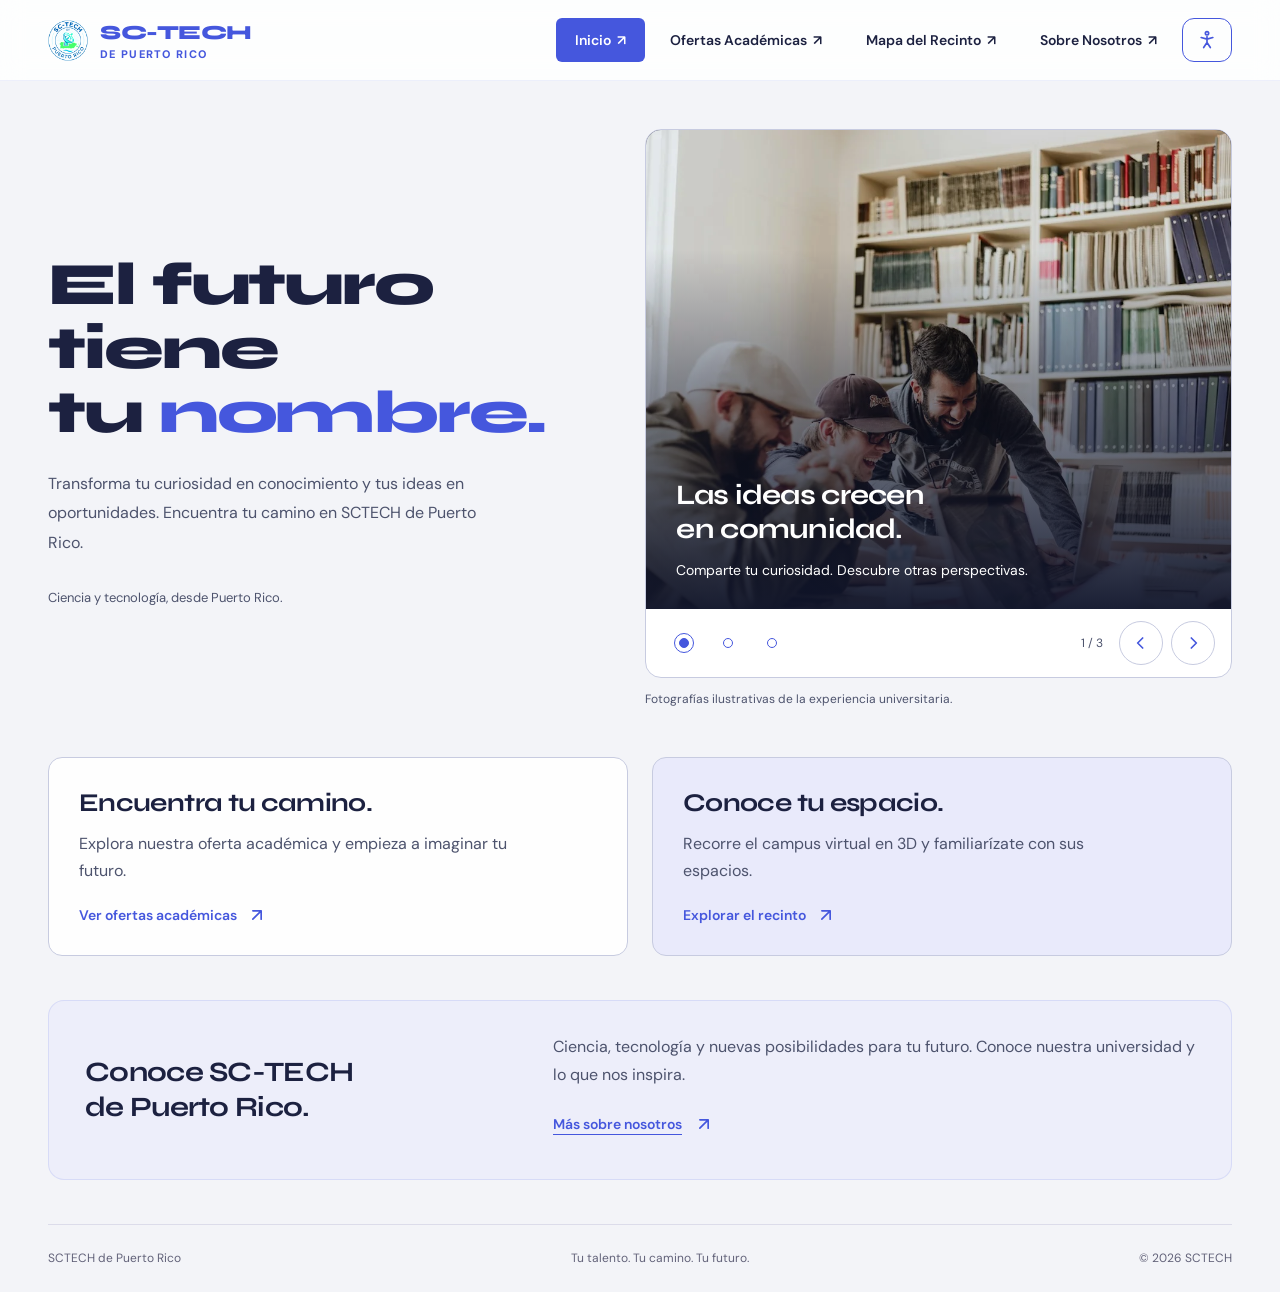
==== commit 8b1c76cc: "Fixed line 189 that had an extra 'span>' that showed up in the container text." ====
--- a/index.html
+++ b/index.html
@@ -186,7 +186,7 @@
       <a class="access-card access-card-campus" href="pages/Campus_Map.html">
         <h2 data-i18n="home.link2.tit">Conoce tu espacio.</h2>
         <p data-i18n="home.link2.parr">Recorre el campus virtual en 3D y familiarízate con sus espacios.</p>
-        <span class="card-link"><span data-i18n="home.link2.sub">Explorar el recinto </span>span><svg class="icon"
+        <span class="card-link"><span data-i18n="home.link2.sub">Explorar el recinto </span><svg class="icon"
             viewBox="0 0 24 24" aria-hidden="true">
             <path d="M7 17 17 7M7 7h10v10" />
           </svg></span>
